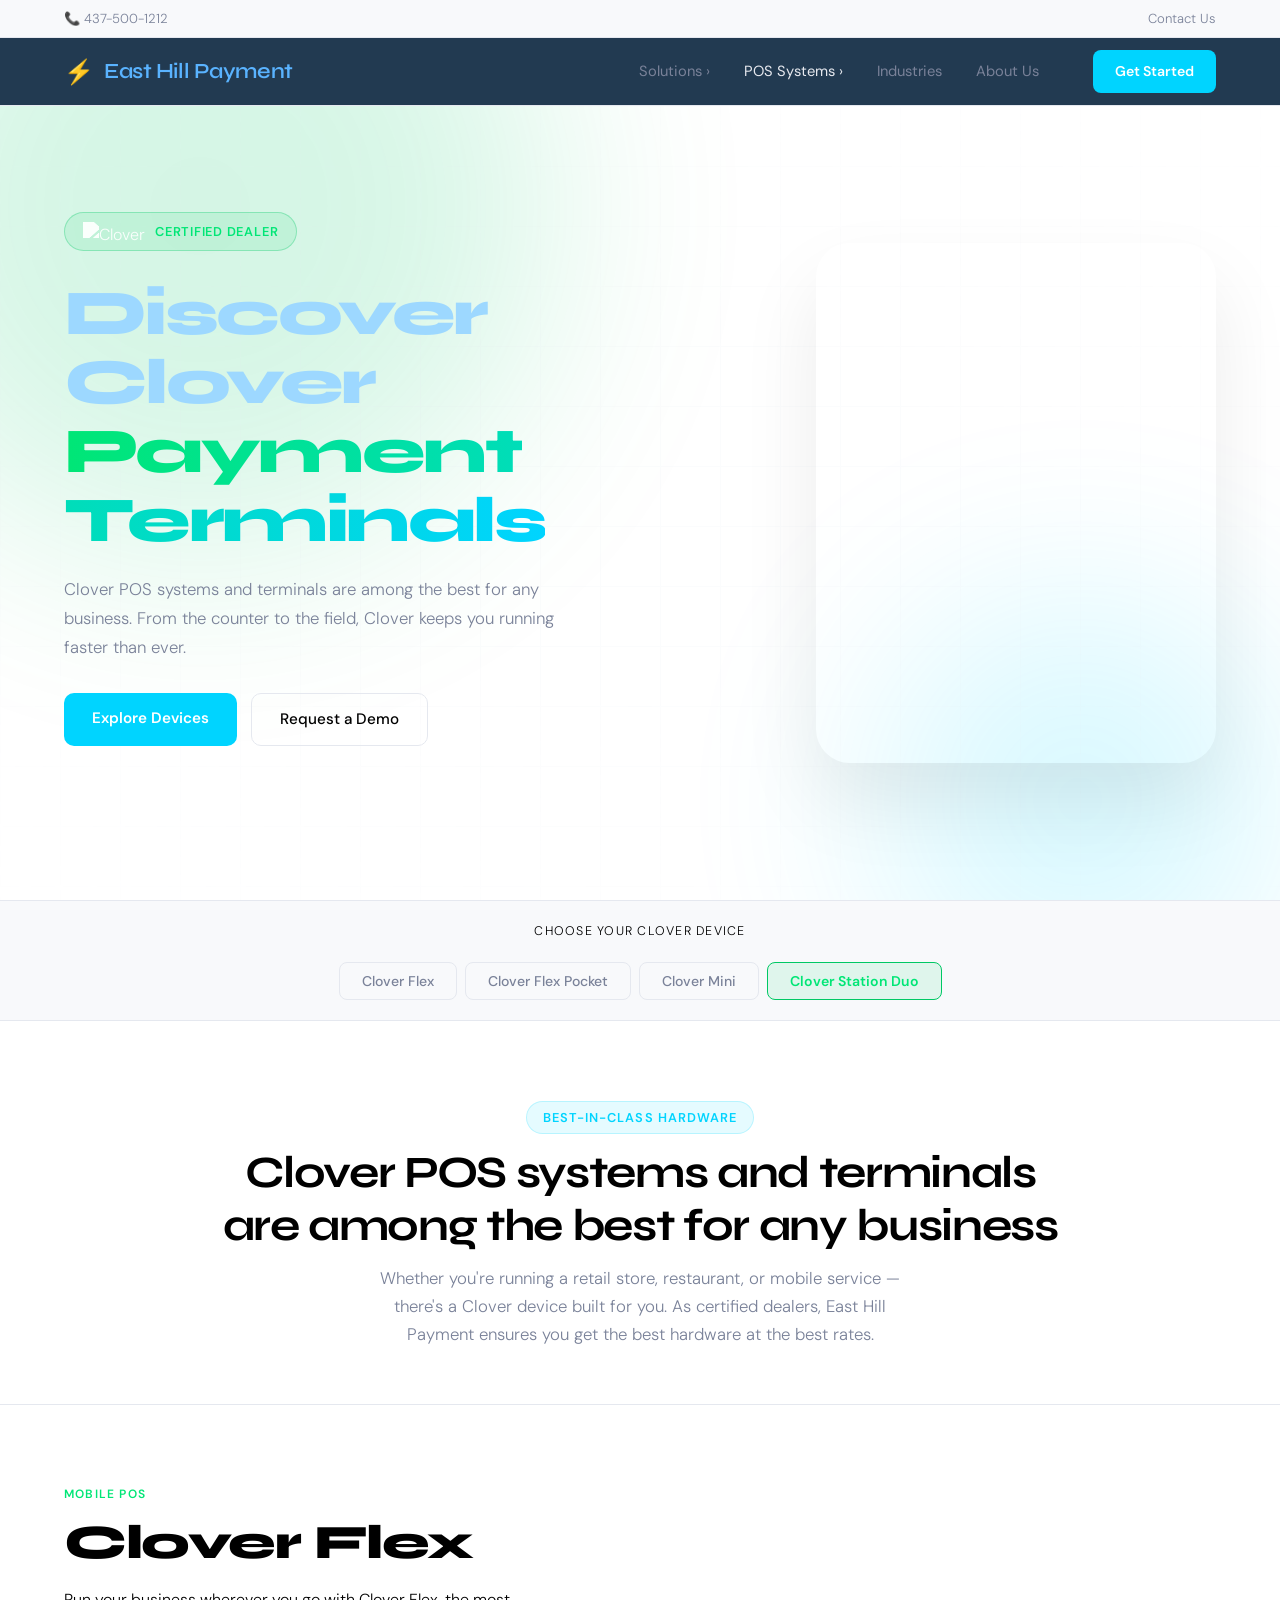
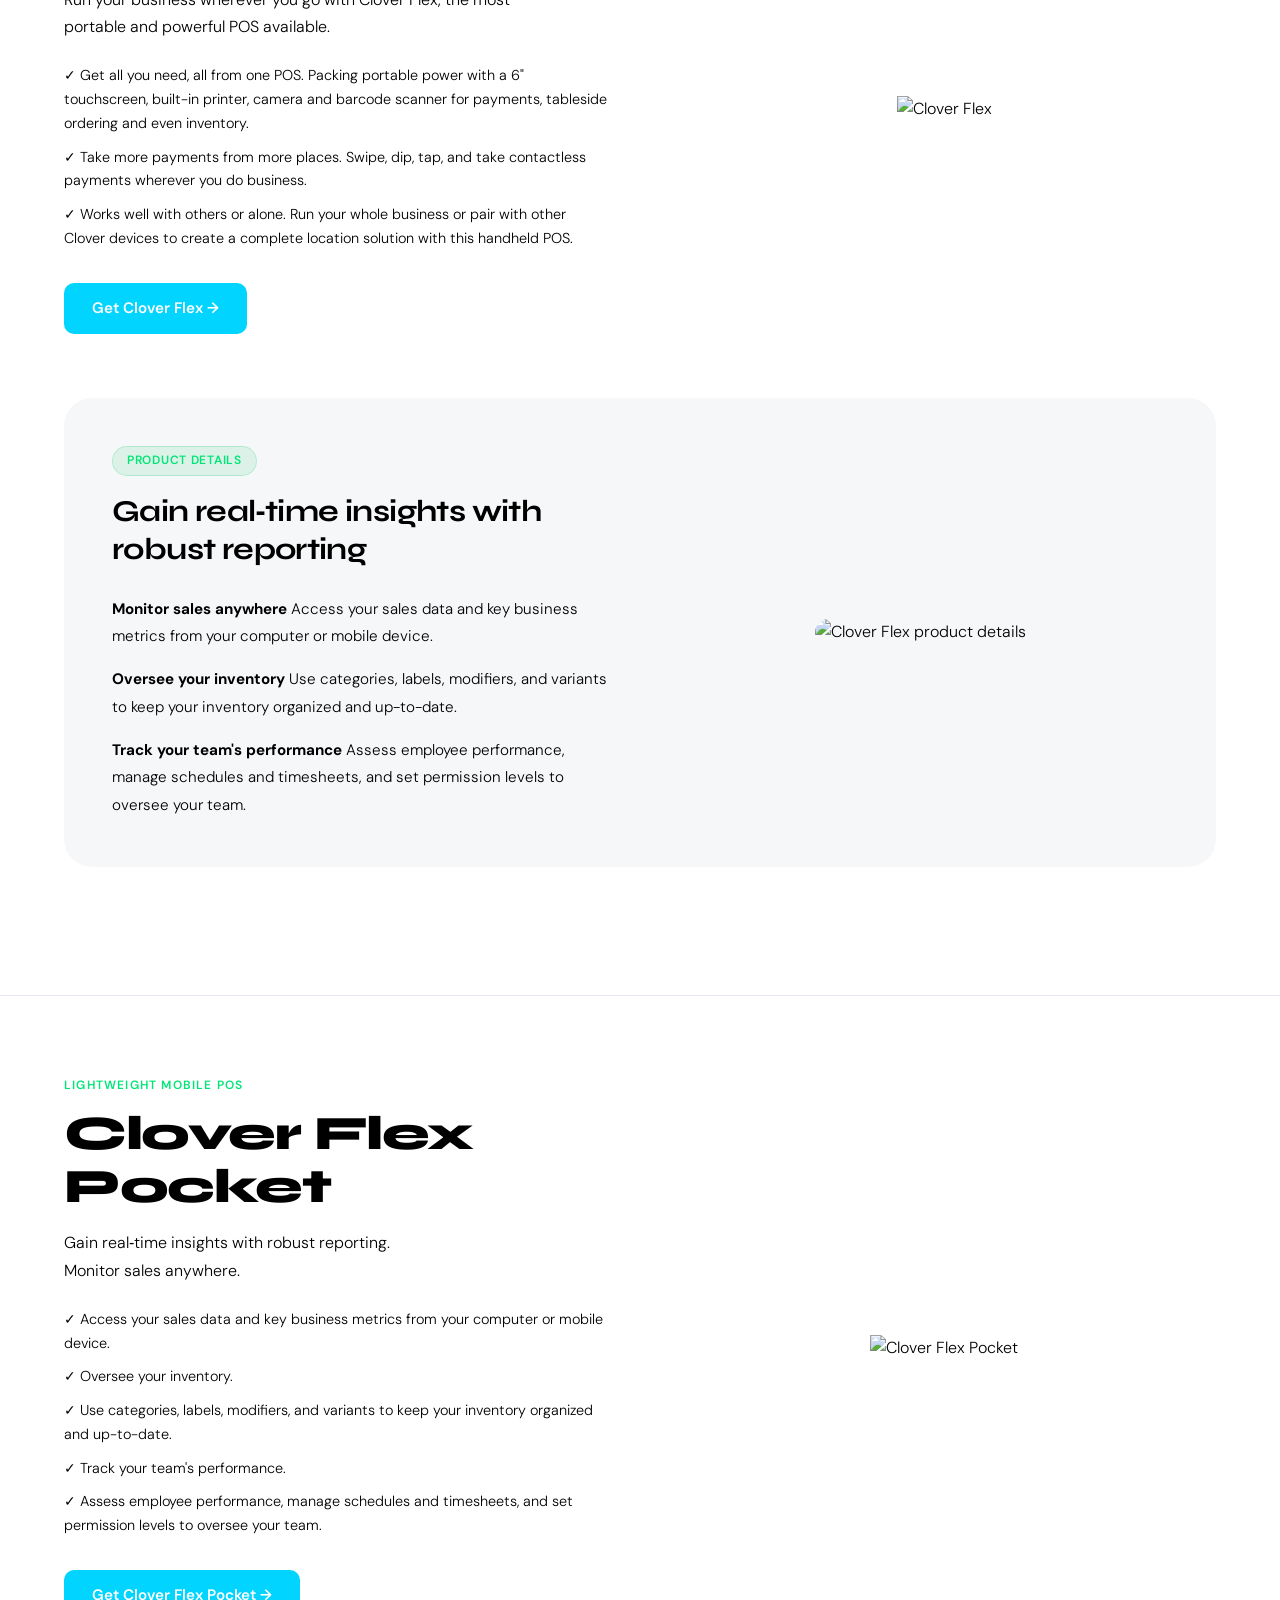
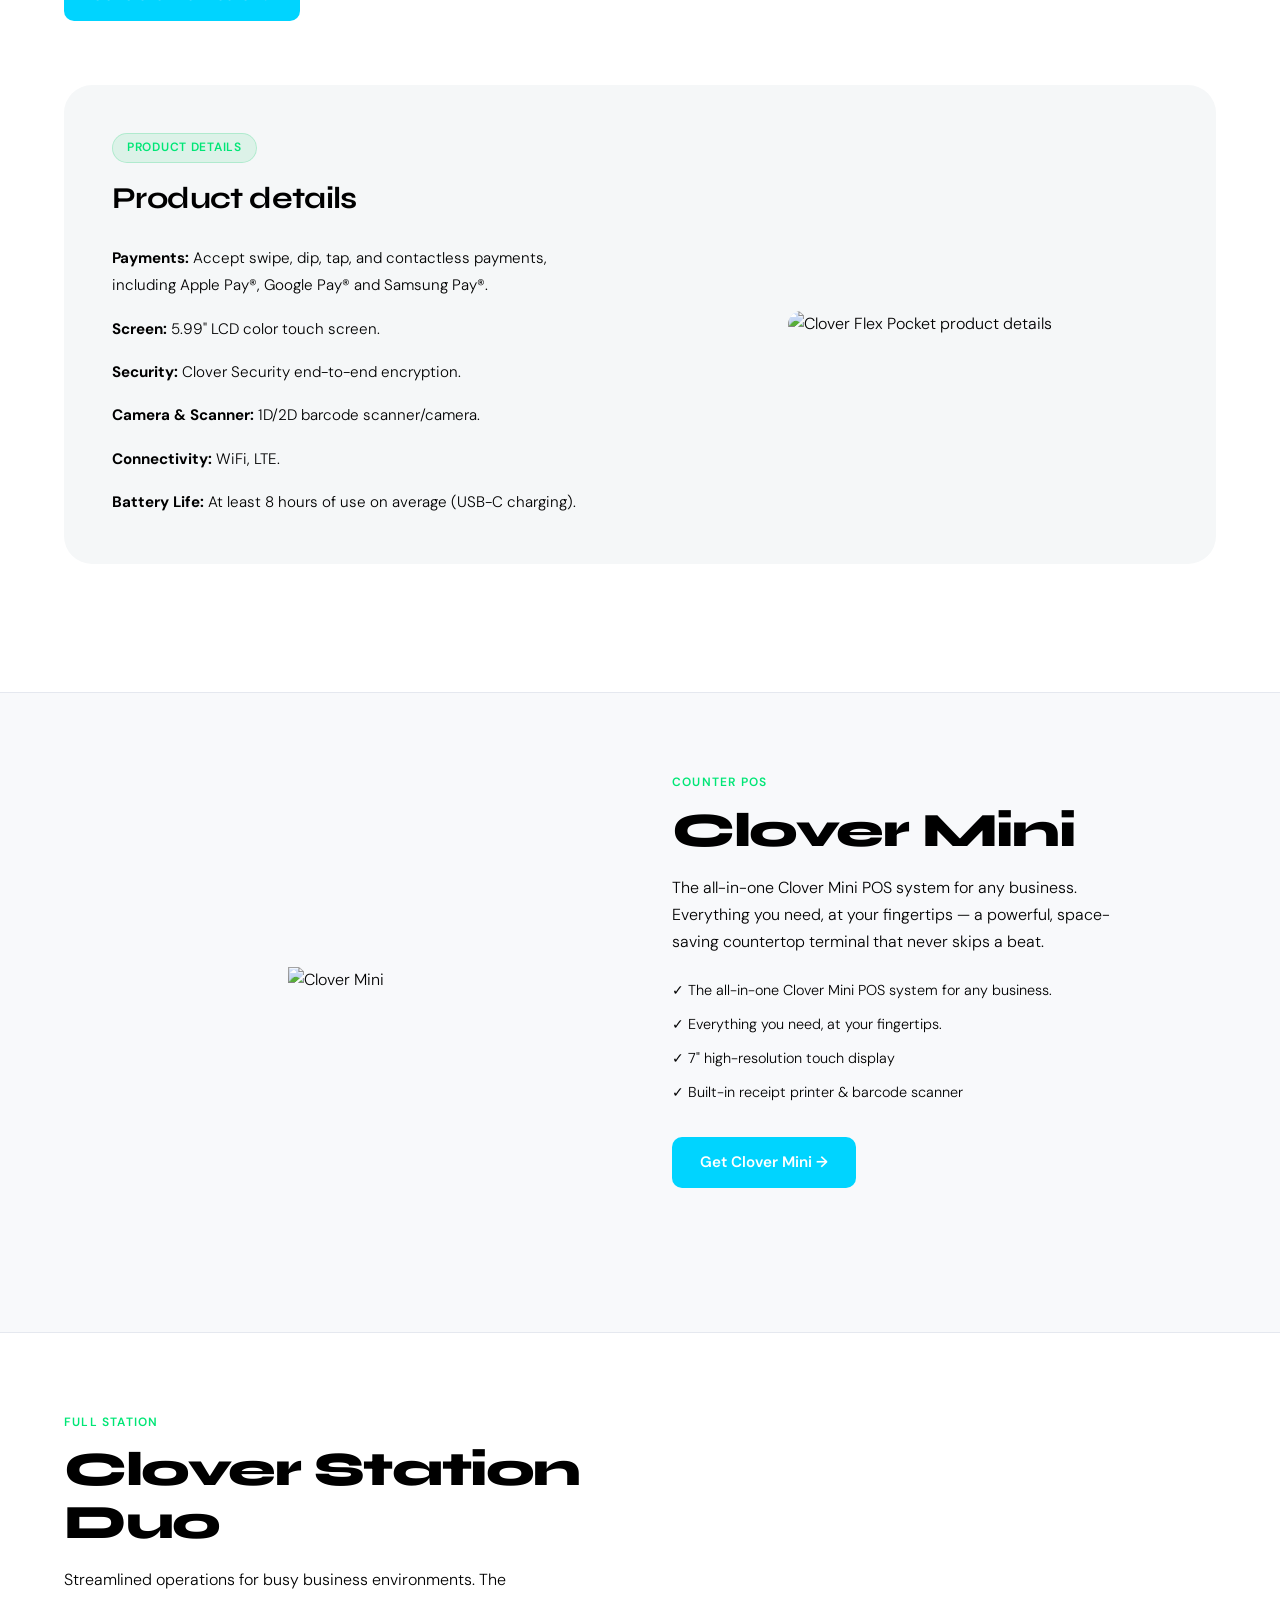
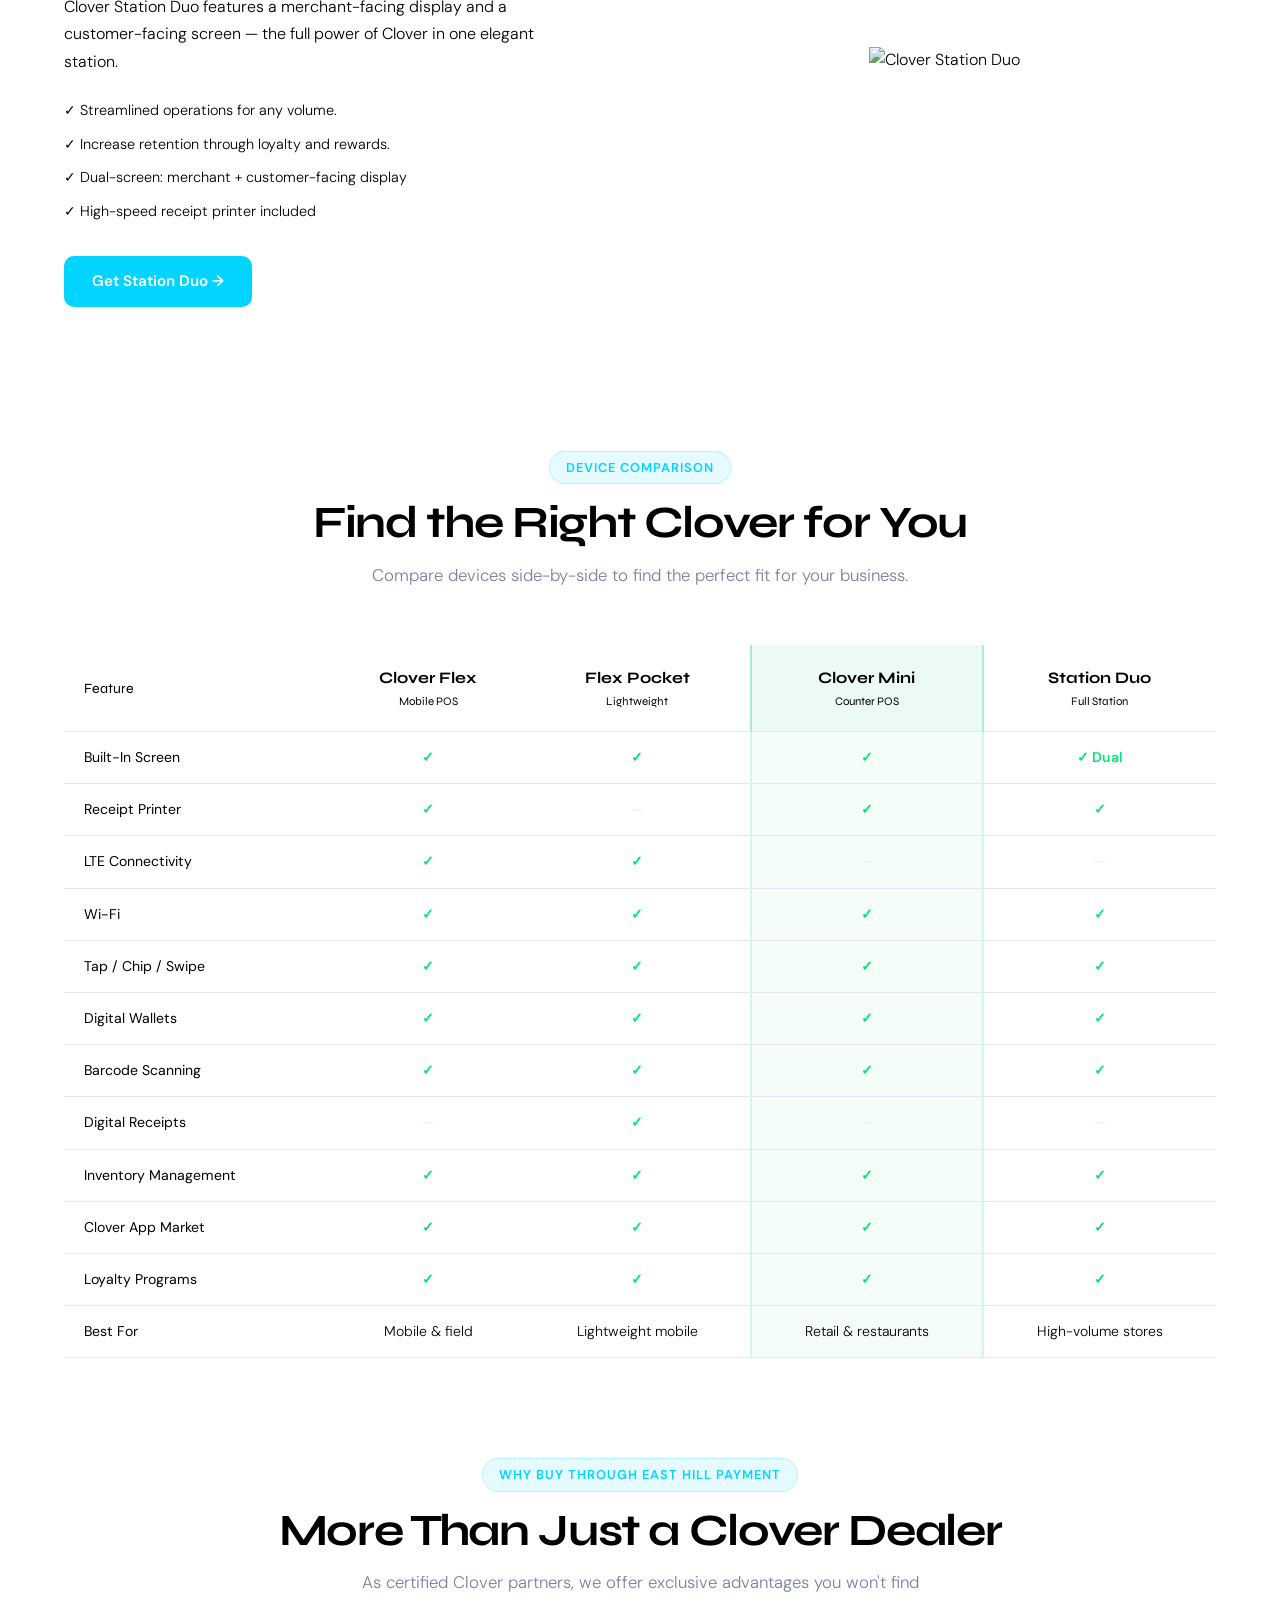
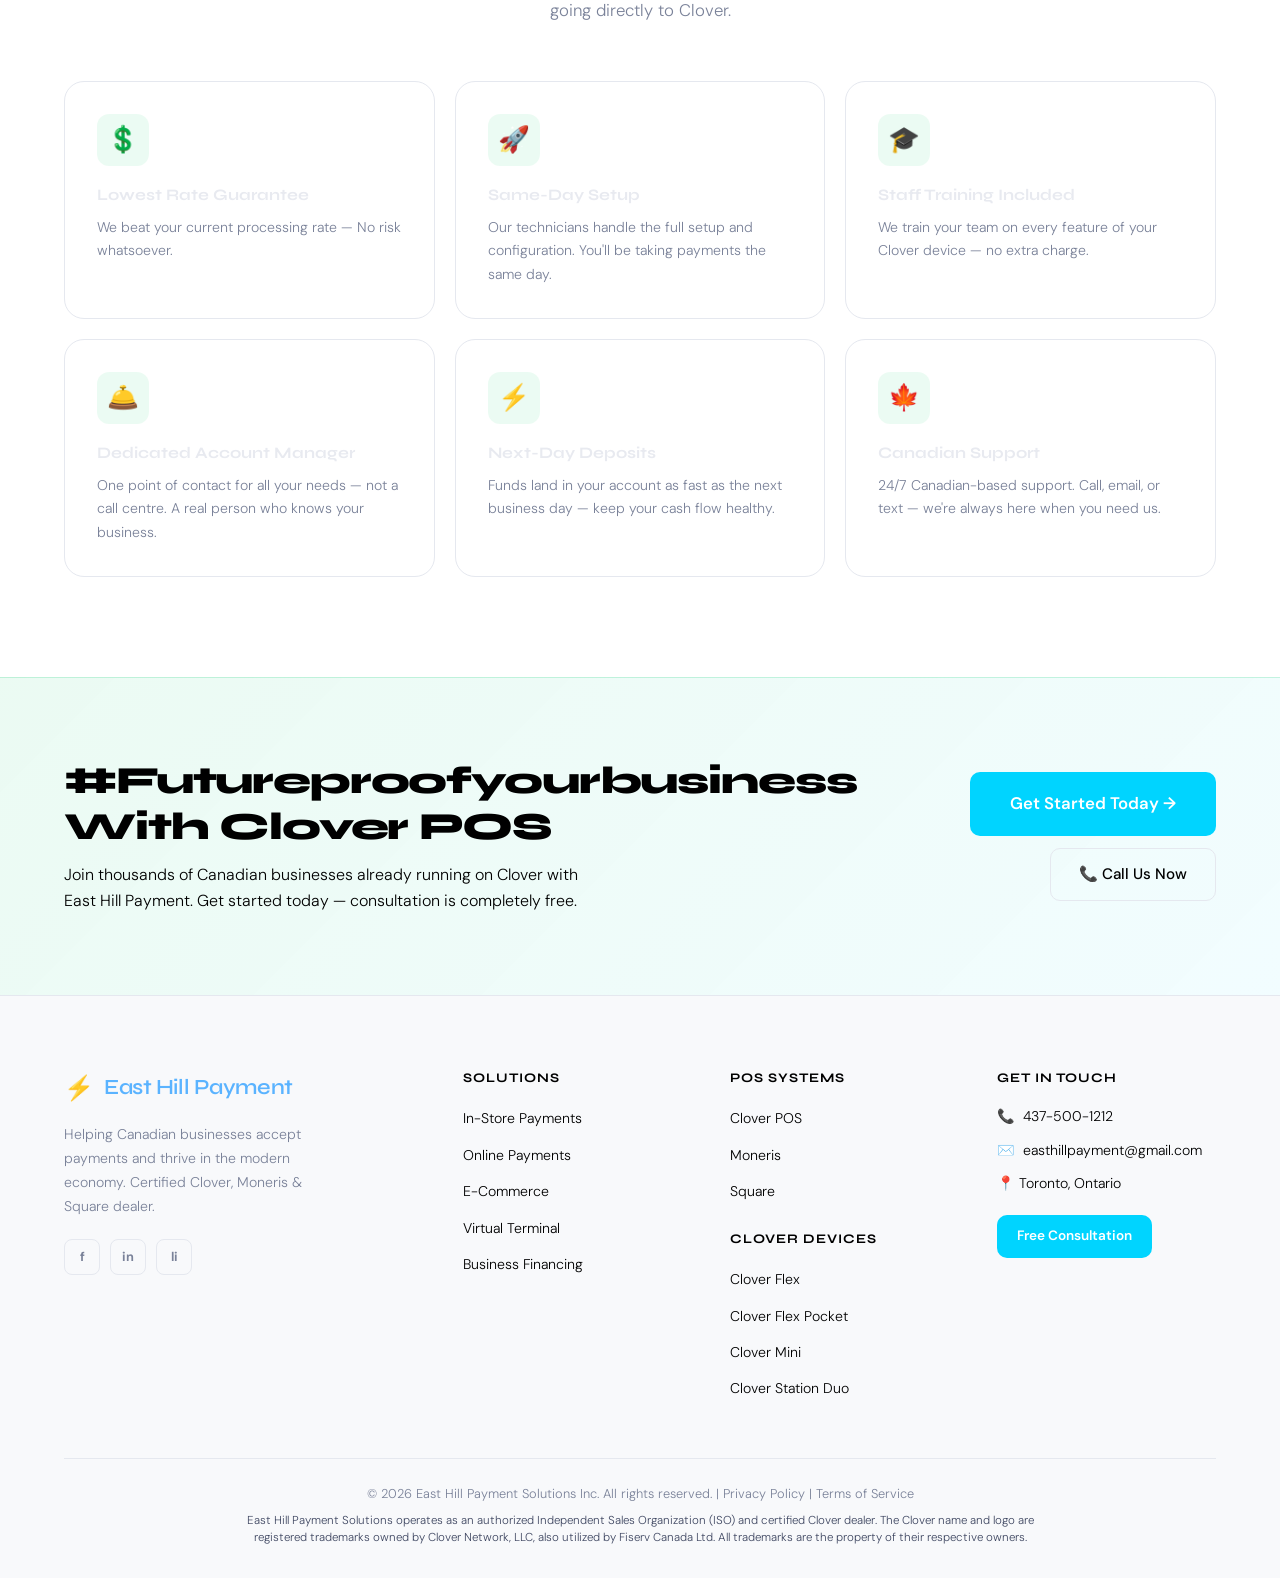
==== clover.html @ edee488d "Add files via upload" ====
<!DOCTYPE html>
<html lang="en">
<head>
  <meta charset="UTF-8" />
  <meta name="viewport" content="width=device-width, initial-scale=1.0" />
  <title>Clover POS Systems in Canada | East Hill Payment Solutions</title>
  <link rel="preconnect" href="https://fonts.googleapis.com" />
  <link rel="preconnect" href="https://fonts.gstatic.com" crossorigin />
  <link href="https://fonts.googleapis.com/css2?family=Syne:wght@400;600;700;800&family=DM+Sans:ital,opsz,wght@0,9..40,300;0,9..40,400;0,9..40,500;1,9..40,300&display=swap" rel="stylesheet" />
  <link rel="stylesheet" href="style.css" />
  <link rel="stylesheet" href="clover.css" />
</head>
<body>

  <!-- TOP BAR -->
  <div class="topbar">
    <div class="topbar-inner">
      <a href="tel:+14375001212">📞 437-500-1212</a>
      <div class="topbar-right">
        <a href="index.html#contact">Contact Us</a>
      </div>
    </div>
  </div>

  <!-- NAVBAR -->
  <nav class="navbar" id="navbar">
    <div class="nav-inner">
      <a href="index.html" class="logo">
        <span class="logo-icon">⚡</span>
        <span class="logo-text">East Hill Payment</span>
      </a>

      <button class="hamburger" id="hamburger" aria-label="Toggle menu">
        <span></span><span></span><span></span>
      </button>

      <ul class="nav-links" id="navLinks">
        <li class="has-dropdown">
          <a href="#">Solutions <span class="chevron">›</span></a>
          <div class="dropdown">
            <a href="index.html#solutions"><span class="dd-icon">🏪</span> In-Store Payments</a>
            <a href="index.html#solutions"><span class="dd-icon">🌐</span> Online Payments</a>
            <a href="index.html#solutions"><span class="dd-icon">🛒</span> E-Commerce</a>
            <a href="index.html#solutions"><span class="dd-icon">💻</span> Virtual Terminal</a>
            <a href="index.html#solutions"><span class="dd-icon">💰</span> Business Financing</a>
          </div>
        </li>
        <li class="has-dropdown">
          <a href="#" class="nav-active">POS Systems <span class="chevron">›</span></a>
          <div class="dropdown">
            <a href="clover.html"><span class="dd-icon">🍀</span> Clover POS</a>
            <a href="index.html#pos"><span class="dd-icon">🍁</span> Moneris</a>
            <a href="index.html#pos"><span class="dd-icon">⬛</span> Square</a>
          </div>
        </li>
        <li><a href="index.html#industries">Industries</a></li>
        <li><a href="index.html#about">About Us</a></li>
      </ul>

      <a href="index.html#contact" class="nav-cta">Get Started</a>
    </div>
  </nav>

  <!-- MOBILE MENU -->
  <div class="mobile-menu" id="mobileMenu">
    <button class="mobile-close" id="mobileClose">✕</button>
    <ul>
      <li><a href="index.html#solutions" onclick="closeMobile()">Solutions</a></li>
      <li><a href="clover.html" onclick="closeMobile()">Clover POS</a></li>
      <li><a href="index.html#pos" onclick="closeMobile()">All POS Systems</a></li>
      <li><a href="index.html#about" onclick="closeMobile()">About Us</a></li>
      <li><a href="index.html#contact" class="mobile-cta" onclick="closeMobile()">Get Started</a></li>
    </ul>
  </div>
  <div class="mobile-overlay" id="mobileOverlay" onclick="closeMobile()"></div>

  <!-- ============================================================
       HERO — Clover
  ============================================================ -->
  <section class="clover-hero">
    <div class="clover-hero-bg">
      <div class="ch-orb ch-orb1"></div>
      <div class="ch-orb ch-orb2"></div>
      <div class="ch-grid"></div>
    </div>
    <div class="clover-hero-inner container">
      <div class="ch-text">
        <div class="clover-badge">
          <img src="https://upload.wikimedia.org/wikipedia/commons/3/31/Clover_mobile_app_Logo.svg" alt="Clover" class="ch-badge-logo" />
          <span>Certified Dealer</span>
        </div>
        <h1>Discover Clover<br /><span class="ch-accent">Payment Terminals</span></h1>
        <p>Clover POS systems and terminals are among the best for any business. From the counter to the field, Clover keeps you running faster than ever.</p>
        <div class="ch-actions">
          <a href="#devices" class="btn-primary">Explore Devices</a>
          <a href="index.html#contact" class="btn-ghost">Request a Demo</a>
        </div>
      </div>
      <div class="ch-hero-image"></div>
    </div>
  </section>

  <!-- ============================================================
       DEVICE OVERVIEW STRIP
  ============================================================ -->
  <section class="device-strip">
    <div class="container">
      <p class="strip-label">Choose your Clover device</p>
      <div class="device-tabs">
        <button class="dtab active" onclick="scrollToDevice('flex')">Clover Flex</button>
        <button class="dtab" onclick="scrollToDevice('flex-pocket')">Clover Flex Pocket</button>
        <button class="dtab" onclick="scrollToDevice('mini')">Clover Mini</button>
        <button class="dtab" onclick="scrollToDevice('station')">Clover Station Duo</button>
      </div>
    </div>
  </section>

  <!-- ============================================================
       SECTION INTRO
  ============================================================ -->
  <section class="clover-intro">
    <div class="container">
      <div class="section-header">
        <span class="tag">Best-in-Class Hardware</span>
        <h2>Clover POS systems and terminals<br />are among the best for any business</h2>
        <p>Whether you're running a retail store, restaurant, or mobile service — there's a Clover device built for you. As certified dealers, East Hill Payment ensures you get the best hardware at the best rates.</p>
      </div>
    </div>
  </section>

  <!-- ============================================================
       DEVICE 1 — CLOVER FLEX
  ============================================================ -->
  <section class="device-section" id="flex">
    <div class="container">
      <div class="device-hero-block">
        <div class="dhb-text">
          <div class="device-label">Mobile POS</div>
          <h2 class="device-name">Clover Flex</h2>
          <p class="device-tagline">Run your business wherever you go with Clover Flex, the most portable and powerful POS available.</p>
          <ul class="device-bullets">
            <li>✓ Get all you need, all from one POS. Packing portable power with a 6" touchscreen, built-in printer, camera and barcode scanner for payments, tableside ordering and even inventory.</li>
            <li>✓ Take more payments from more places. Swipe, dip, tap, and take contactless payments wherever you do business.</li>
            <li>✓ Works well with others or alone. Run your whole business or pair with other Clover devices to create a complete location solution with this handheld POS.</li>
          </ul>
          <a href="index.html#contact" class="btn-primary">Get Clover Flex →</a>
        </div>
        <div class="dhb-visual flex-visual">
          <img src="picture/clover flex.jpg" alt="Clover Flex" class="clover-flex-img" />
        </div>
      </div>

      <!-- Flex Detail Panels -->
      <div class="detail-panels">
        <div class="dp-panel product-detail-panel">
          <div class="dp-content">
            <div class="dp-tag">Product Details</div>
            <h3>Gain real‑time insights with robust reporting</h3>
            <div class="pd-list">
              <p><strong>Monitor sales anywhere</strong> Access your sales data and key business metrics from your computer or mobile device.</p>
              <p><strong>Oversee your inventory</strong> Use categories, labels, modifiers, and variants to keep your inventory organized and up-to-date.</p>
              <p><strong>Track your team's performance</strong> Assess employee performance, manage schedules and timesheets, and set permission levels to oversee your team.</p>
            </div>
          </div>
          <div class="dp-visual">
            <img src="picture/clover flex product detail.jpg" alt="Clover Flex product details" class="product-detail-img" />
          </div>
        </div>
      </div>
    </div>
  </section>

  <!-- ============================================================
       DEVICE 2 — CLOVER FLEX POCKET
  ============================================================ -->
  <section class="device-section" id="flex-pocket">
    <div class="container">
      <div class="device-hero-block">
        <div class="dhb-text">
          <div class="device-label">Lightweight Mobile POS</div>
          <h2 class="device-name">Clover Flex Pocket</h2>
          <p class="device-tagline">Gain real‑time insights with robust reporting.<br />Monitor sales anywhere.</p>
          <ul class="device-bullets">
            <li>✓ Access your sales data and key business metrics from your computer or mobile device.</li>
            <li>✓ Oversee your inventory.</li>
            <li>✓ Use categories, labels, modifiers, and variants to keep your inventory organized and up-to-date.</li>
            <li>✓ Track your team's performance.</li>
            <li>✓ Assess employee performance, manage schedules and timesheets, and set permission levels to oversee your team.</li>
          </ul>
          <a href="index.html#contact" class="btn-primary">Get Clover Flex Pocket →</a>
        </div>
        <div class="dhb-visual flex-visual">
          <img src="picture/clover flex pocket.jpg" alt="Clover Flex Pocket" class="clover-flex-pocket-img" />
        </div>
      </div>

      <!-- Flex Pocket Detail Panels -->
      <div class="detail-panels">
        <div class="dp-panel product-detail-panel">
          <div class="dp-content">
            <div class="dp-tag">Product Details</div>
            <h3>Product details</h3>
            <div class="pd-list">
              <p><strong>Payments:</strong> Accept swipe, dip, tap, and contactless payments, including Apple Pay®, Google Pay® and Samsung Pay®.</p>
              <p><strong>Screen:</strong> 5.99" LCD color touch screen.</p>
              <p><strong>Security:</strong> Clover Security end-to-end encryption.</p>
              <p><strong>Camera &amp; Scanner:</strong> 1D/2D barcode scanner/camera.</p>
              <p><strong>Connectivity:</strong> WiFi, LTE.</p>
              <p><strong>Battery Life:</strong> At least 8 hours of use on average (USB-C charging).</p>
            </div>
          </div>
          <div class="dp-visual">
            <img src="picture/clover flex pocket product detail.jpg" alt="Clover Flex Pocket product details" class="product-detail-img" />
          </div>
        </div>
      </div>
    </div>
  </section>

  <!-- ============================================================
       DEVICE 3 — CLOVER MINI
  ============================================================ -->
  <section class="device-section device-section--alt" id="mini">
    <div class="container">
      <div class="device-hero-block">
        <div class="dhb-visual mini-visual">
          <img src="picture/clover mini.jpg" alt="Clover Mini" class="clover-mini-img" />
        </div>
        <div class="dhb-text">
          <div class="device-label">Counter POS</div>
          <h2 class="device-name">Clover Mini</h2>
          <p class="device-tagline">The all-in-one Clover Mini POS system for any business. Everything you need, at your fingertips — a powerful, space-saving countertop terminal that never skips a beat.</p>
          <ul class="device-bullets">
            <li>✓ The all-in-one Clover Mini POS system for any business.</li>
            <li>✓ Everything you need, at your fingertips.</li>
            <li>✓ 7" high-resolution touch display</li>
            <li>✓ Built-in receipt printer &amp; barcode scanner</li>
          </ul>
          <a href="index.html#contact" class="btn-primary">Get Clover Mini →</a>
        </div>
      </div>
    </div>
  </section>

  <!-- ============================================================
       DEVICE 4 — CLOVER STATION DUO
  ============================================================ -->
  <section class="device-section" id="station">
    <div class="container">
      <div class="device-hero-block">
        <div class="dhb-text">
          <div class="device-label">Full Station</div>
          <h2 class="device-name">Clover Station Duo</h2>
          <p class="device-tagline">Streamlined operations for busy business environments. The Clover Station Duo features a merchant-facing display and a customer-facing screen — the full power of Clover in one elegant station.</p>
          <ul class="device-bullets">
            <li>✓ Streamlined operations for any volume.</li>
            <li>✓ Increase retention through loyalty and rewards.</li>
            <li>✓ Dual-screen: merchant + customer-facing display</li>
            <li>✓ High-speed receipt printer included</li>
          </ul>
          <a href="index.html#contact" class="btn-primary">Get Station Duo →</a>
        </div>
        <div class="dhb-visual station-visual">
          <img src="picture/clover station duo.jpg" alt="Clover Station Duo" class="clover-station-img" />
        </div>
      </div>
    </div>
  </section>

  <!-- ============================================================
       DEVICE COMPARISON
  ============================================================ -->
  <section class="compare-section">
    <div class="container">
      <div class="section-header">
        <span class="tag">Device Comparison</span>
        <h2>Find the Right Clover for You</h2>
        <p>Compare devices side-by-side to find the perfect fit for your business.</p>
      </div>
      <div class="compare-wrap">
        <table class="compare-table">
          <thead>
            <tr>
              <th>Feature</th>
              <th><span class="th-name">Clover Flex</span><span class="th-sub">Mobile POS</span></th>
              <th><span class="th-name">Flex Pocket</span><span class="th-sub">Lightweight</span></th>
              <th class="th-featured"><span class="th-name">Clover Mini</span><span class="th-sub">Counter POS</span></th>
              <th><span class="th-name">Station Duo</span><span class="th-sub">Full Station</span></th>
            </tr>
          </thead>
          <tbody>
            <tr>
              <td>Built-In Screen</td>
              <td class="yes">✓</td>
              <td class="yes">✓</td>
              <td class="yes featured">✓</td>
              <td class="yes">✓ Dual</td>
            </tr>
            <tr>
              <td>Receipt Printer</td>
              <td class="yes">✓</td>
              <td class="no">—</td>
              <td class="yes featured">✓</td>
              <td class="yes">✓</td>
            </tr>
            <tr>
              <td>LTE Connectivity</td>
              <td class="yes">✓</td>
              <td class="yes">✓</td>
              <td class="no featured">—</td>
              <td class="no">—</td>
            </tr>
            <tr>
              <td>Wi-Fi</td>
              <td class="yes">✓</td>
              <td class="yes">✓</td>
              <td class="yes featured">✓</td>
              <td class="yes">✓</td>
            </tr>
            <tr>
              <td>Tap / Chip / Swipe</td>
              <td class="yes">✓</td>
              <td class="yes">✓</td>
              <td class="yes featured">✓</td>
              <td class="yes">✓</td>
            </tr>
            <tr>
              <td>Digital Wallets</td>
              <td class="yes">✓</td>
              <td class="yes">✓</td>
              <td class="yes featured">✓</td>
              <td class="yes">✓</td>
            </tr>
            <tr>
              <td>Barcode Scanning</td>
              <td class="yes">✓</td>
              <td class="yes">✓</td>
              <td class="yes featured">✓</td>
              <td class="yes">✓</td>
            </tr>
            <tr>
              <td>Digital Receipts</td>
              <td class="no">—</td>
              <td class="yes">✓</td>
              <td class="no featured">—</td>
              <td class="no">—</td>
            </tr>
            <tr>
              <td>Inventory Management</td>
              <td class="yes">✓</td>
              <td class="yes">✓</td>
              <td class="yes featured">✓</td>
              <td class="yes">✓</td>
            </tr>
            <tr>
              <td>Clover App Market</td>
              <td class="yes">✓</td>
              <td class="yes">✓</td>
              <td class="yes featured">✓</td>
              <td class="yes">✓</td>
            </tr>
            <tr>
              <td>Loyalty Programs</td>
              <td class="yes">✓</td>
              <td class="yes">✓</td>
              <td class="yes featured">✓</td>
              <td class="yes">✓</td>
            </tr>
            <tr>
              <td>Best For</td>
              <td>Mobile &amp; field</td>
              <td>Lightweight mobile</td>
              <td class="featured">Retail &amp; restaurants</td>
              <td>High-volume stores</td>
            </tr>
          </tbody>
        </table>
      </div>
    </div>
  </section>

  <!-- ============================================================
       WHY SWIFTPAY FOR CLOVER
  ============================================================ -->
  <section class="why-clover-section">
    <div class="container">
      <div class="section-header">
        <span class="tag">Why Buy Through East Hill Payment</span>
        <h2>More Than Just a Clover Dealer</h2>
        <p>As certified Clover partners, we offer exclusive advantages you won't find going directly to Clover.</p>
      </div>
      <div class="wc-grid">
        <div class="wc-card">
          <div class="wc-icon">💲</div>
          <h4>Lowest Rate Guarantee</h4>
          <p>We beat your current processing rate — No risk whatsoever.</p>
        </div>
        <div class="wc-card">
          <div class="wc-icon">🚀</div>
          <h4>Same-Day Setup</h4>
          <p>Our technicians handle the full setup and configuration. You'll be taking payments the same day.</p>
        </div>
        <div class="wc-card">
          <div class="wc-icon">🎓</div>
          <h4>Staff Training Included</h4>
          <p>We train your team on every feature of your Clover device — no extra charge.</p>
        </div>
        <div class="wc-card">
          <div class="wc-icon">🛎️</div>
          <h4>Dedicated Account Manager</h4>
          <p>One point of contact for all your needs — not a call centre. A real person who knows your business.</p>
        </div>
        <div class="wc-card">
          <div class="wc-icon">⚡</div>
          <h4>Next-Day Deposits</h4>
          <p>Funds land in your account as fast as the next business day — keep your cash flow healthy.</p>
        </div>
        <div class="wc-card">
          <div class="wc-icon">🍁</div>
          <h4>Canadian Support</h4>
          <p>24/7 Canadian-based support. Call, email, or text — we're always here when you need us.</p>
        </div>
      </div>
    </div>
  </section>

  <!-- ============================================================
       CTA BANNER
  ============================================================ -->
  <section class="clover-cta-banner">
    <div class="container">
      <div class="ccb-inner">
        <div class="ccb-text">
          <h2>#Futureproofyourbusiness<br />With Clover POS</h2>
          <p>Join thousands of Canadian businesses already running on Clover with East Hill Payment. Get started today — consultation is completely free.</p>
        </div>
        <div class="ccb-actions">
          <a href="index.html#contact" class="btn-primary btn-large">Get Started Today →</a>
          <a href="tel:+14375001212" class="btn-ghost">📞 Call Us Now</a>
        </div>
      </div>
    </div>
  </section>

  <!-- FOOTER -->
  <footer class="footer">
    <div class="container">
      <div class="footer-grid">
        <div class="footer-brand">
          <a href="index.html" class="logo footer-logo">
            <span class="logo-icon">⚡</span>
            <span class="logo-text">East Hill Payment</span>
          </a>
          <p>Helping Canadian businesses accept payments and thrive in the modern economy. Certified Clover, Moneris &amp; Square dealer.</p>
          <div class="footer-socials">
            <a href="#" aria-label="Facebook">f</a>
            <a href="#" aria-label="Instagram">in</a>
            <a href="#" aria-label="LinkedIn">li</a>
          </div>
        </div>
        <div class="footer-col">
          <h5>Solutions</h5>
          <ul>
            <li><a href="index.html#solutions">In-Store Payments</a></li>
            <li><a href="index.html#solutions">Online Payments</a></li>
            <li><a href="index.html#solutions">E-Commerce</a></li>
            <li><a href="index.html#solutions">Virtual Terminal</a></li>
            <li><a href="index.html#solutions">Business Financing</a></li>
          </ul>
        </div>
        <div class="footer-col">
          <h5>POS Systems</h5>
          <ul>
            <li><a href="clover.html">Clover POS</a></li>
            <li><a href="index.html#pos">Moneris</a></li>
            <li><a href="index.html#pos">Square</a></li>
          </ul>
          <h5 style="margin-top:1.5rem">Clover Devices</h5>
          <ul>
            <li><a href="#flex">Clover Flex</a></li>
            <li><a href="#flex-pocket">Clover Flex Pocket</a></li>
            <li><a href="#mini">Clover Mini</a></li>
            <li><a href="#station">Clover Station Duo</a></li>
          </ul>
        </div>
        <div class="footer-col">
          <h5>Get In Touch</h5>
          <ul class="footer-contact">
            <li>📞 <a href="tel:+14375001212">437-500-1212</a></li>
            <li>✉️ <a href="mailto:easthillpayment@gmail.com">easthillpayment@gmail.com</a></li>
            <li>📍 Toronto, Ontario</li>
          </ul>
          <a href="index.html#contact" class="btn-primary footer-cta">Free Consultation</a>
        </div>
      </div>
      <div class="footer-bottom">
        <p>© 2026 East Hill Payment Solutions Inc. All rights reserved. | <a href="#">Privacy Policy</a> | <a href="#">Terms of Service</a></p>
        <p class="footer-disclaimer">East Hill Payment Solutions operates as an authorized Independent Sales Organization (ISO) and certified Clover dealer. The Clover name and logo are registered trademarks owned by Clover Network, LLC, also utilized by Fiserv Canada Ltd. All trademarks are the property of their respective owners.</p>
      </div>
    </div>
  </footer>

  <a href="index.html#contact" class="floating-cta" id="floatingCta">💬 Get Clover</a>

  <script data-cfasync="false" src="/cdn-cgi/scripts/5c5dd728/cloudflare-static/email-decode.min.js"></script><script src="script.js"></script>
  <script>
    // Device tab scroll
    function scrollToDevice(id) {
      const el = document.getElementById(id);
      if (el) {
        const top = el.getBoundingClientRect().top + window.scrollY - 90;
        window.scrollTo({ top, behavior: 'smooth' });
      }
      document.querySelectorAll('.dtab').forEach(t => t.classList.remove('active'));
      event.target.classList.add('active');
    }

    // Highlight active tab on scroll
    const deviceIds = ['flex','flex-pocket','mini','station'];
    const tabObserver = new IntersectionObserver((entries) => {
      entries.forEach(entry => {
        if (entry.isIntersecting) {
          const idx = deviceIds.indexOf(entry.target.id);
          if (idx > -1) {
            document.querySelectorAll('.dtab').forEach((t,i) => {
              t.classList.toggle('active', i === idx);
            });
          }
        }
      });
    }, { rootMargin: '-40% 0px -55% 0px' });

    deviceIds.forEach(id => {
      const el = document.getElementById(id);
      if (el) tabObserver.observe(el);
    });
  </script>
</body>
</html>
---- style.css ----
/* =============================================
   SWIFTPAY SOLUTIONS — style.css
   ============================================= */

/* --- Variables & Reset --- */
:root {
  --c-bg:       #ffffff;
  --c-surface:  #f8f9fb;
  --c-card:     #ffffff;
  --c-border:   #e5e8ef;
  --c-accent:   #00d4ff;
  --c-accent2:  #4f7fff;
  --c-green:    #00e676;
  --c-red:      #ff3b5c;
  --c-text:     #e8eaf0;
  --c-muted:    #7a8299;
  --c-white:    var(--c-text);

  --radius:     12px;
  --radius-lg:  20px;
  --radius-xl:  28px;

  --font-head:  'Syne', sans-serif;
  --font-body:  'DM Sans', sans-serif;

  --shadow:     0 8px 32px rgba(0,0,0,0.4);
  --shadow-lg:  0 24px 64px rgba(0,0,0,0.5);

  --nav-h:      68px;
  --topbar-h:   38px;
}

*, *::before, *::after { box-sizing: border-box; margin: 0; padding: 0; }

html { scroll-behavior: smooth; font-size: 16px; }

body {
  background: var(--c-bg);
  color: var(--c-text);
  font-family: var(--font-body);
  font-weight: 300;
  line-height: 1.65;
  overflow-x: hidden;
}

img { max-width: 100%; display: block; color: #000000 !important; }
img.pos-logo { filter: none !important; background-color: #ffffff; color: #000000 !important; }
a { color: inherit; text-decoration: none; }
ul { list-style: none; }
input, select, textarea, button { font-family: var(--font-body); }

.container {
  width: 100%;
  max-width: 1200px;
  margin: 0 auto;
  padding: 0 24px;
}

/* ===================== TOPBAR ===================== */
.topbar {
  background: var(--c-surface);
  border-bottom: 1px solid var(--c-border);
  height: var(--topbar-h);
  font-size: 0.82rem;
  position: relative;
  z-index: 200;
}
.topbar-inner {
  max-width: 1200px;
  margin: 0 auto;
  padding: 0 24px;
  height: 100%;
  display: flex;
  align-items: center;
  justify-content: space-between;
}
.topbar a {
  color: var(--c-muted);
  transition: color 0.2s;
}
.topbar a:hover { color: var(--c-accent); }
.topbar-right { display: flex; gap: 24px; align-items: center; }
.topbar-login {
  background: rgba(0,212,255,0.12);
  color: var(--c-accent) !important;
  padding: 4px 14px;
  border-radius: 20px;
  font-weight: 500;
  border: 1px solid rgba(0,212,255,0.3);
}

/* ===================== NAVBAR ===================== */
.navbar {
  position: sticky;
  top: 0;
  z-index: 150;
  height: var(--nav-h);
  background: rgba(16,42,67,0.92);
  backdrop-filter: blur(20px);
  border-bottom: 1px solid var(--c-border);
  transition: background 0.3s, box-shadow 0.3s;
}
.navbar.scrolled {
  background: rgba(16,42,67,0.98);
  box-shadow: 0 4px 24px rgba(0,0,0,0.5);
}
.nav-inner {
  max-width: 1200px;
  margin: 0 auto;
  padding: 0 24px;
  height: 100%;
  display: flex;
  align-items: center;
  gap: 40px;
}

/* Logo */
.logo {
  display: flex;
  align-items: center;
  gap: 10px;
  flex-shrink: 0;
}
.logo-icon { font-size: 1.5rem; }
.logo-text {
  font-family: var(--font-head);
  font-size: 1.35rem;
  font-weight: 600;
  color: #5ab3ff;
  letter-spacing: -0.02em;
}
.logo-text strong {
  color: #5ab3ff !important;
  font-weight: 800;
}

/* Nav Links */
.nav-links {
  display: flex;
  align-items: center;
  gap: 6px;
  margin-left: auto;
}
.nav-links > li { position: relative; }
.nav-links > li > a {
  display: flex;
  align-items: center;
  gap: 4px;
  padding: 8px 14px;
  border-radius: 8px;
  font-size: 0.92rem;
  font-weight: 400;
  color: var(--c-muted);
  transition: color 0.2s, background 0.2s;
  white-space: nowrap;
}
.nav-links > li > a:hover,
.nav-links > li:hover > a {
  color: var(--c-white);
  background: rgba(255,255,255,0.06);
}
.chevron {
  font-style: normal;
  font-size: 0.9rem;
  transition: transform 0.2s;
}
.has-dropdown:hover .chevron { transform: rotate(90deg); }

/* Dropdown */
.dropdown {
  position: absolute;
  top: calc(100% + 2px);
  left: 0;
  background: var(--c-card);
  border: 1px solid var(--c-border);
  border-radius: var(--radius);
  padding: 8px;
  min-width: 220px;
  box-shadow: var(--shadow-lg);
  opacity: 0;
  pointer-events: none;
  transform: translateY(-6px);
  transition: opacity 0.2s, transform 0.2s;
  z-index: 20;
}
.has-dropdown:hover .dropdown,
.has-dropdown .dropdown:hover {
  opacity: 1;
  pointer-events: auto;
  transform: translateY(0);
}
.dropdown a {
  display: flex;
  align-items: center;
  gap: 10px;
  padding: 10px 14px;
  border-radius: 8px;
  font-size: 0.88rem;
  color: var(--c-muted);
  transition: background 0.15s, color 0.15s;
}
.dropdown a:hover {
  background: rgba(0,212,255,0.08);
  color: var(--c-accent);
}
.dd-icon {
  display: inline-flex;
  width: 22px;
  height: 22px;
  object-fit: contain;
}

.nav-cta {
  background: var(--c-accent);
  color: var(--c-bg) !important;
  padding: 10px 22px;
  border-radius: 8px;
  font-weight: 600;
  font-size: 0.88rem;
  transition: background 0.2s, transform 0.15s;
  flex-shrink: 0;
}
.nav-cta:hover {
  background: #29deff;
  transform: translateY(-1px);
}

/* Hamburger */
.hamburger {
  display: none;
  flex-direction: column;
  gap: 5px;
  background: none;
  border: none;
  cursor: pointer;
  padding: 8px;
  margin-left: auto;
}
.hamburger span {
  display: block;
  width: 24px;
  height: 2px;
  background: var(--c-text);
  border-radius: 2px;
  transition: transform 0.3s, opacity 0.3s;
}

/* Mobile Menu */
.mobile-menu {
  display: none;
  position: fixed;
  top: 0; right: 0;
  width: 280px; height: 100vh;
  background: var(--c-card);
  border-left: 1px solid var(--c-border);
  z-index: 300;
  padding: 80px 32px 32px;
  flex-direction: column;
  transform: translateX(100%);
  transition: transform 0.3s ease;
}
.mobile-menu.open {
  display: flex !important;
  transform: translateX(0);
}
.mobile-menu ul { display: flex; flex-direction: column; gap: 4px; }
.mobile-menu li a {
  display: block;
  padding: 12px 16px;
  border-radius: 8px;
  font-size: 1rem;
  color: var(--c-text);
  transition: background 0.15s;
}
.mobile-menu li a:hover { background: rgba(255,255,255,0.06); }
.mobile-cta {
  background: var(--c-accent);
  color: var(--c-bg) !important;
  text-align: center;
  font-weight: 600;
  margin-top: 12px;
}
.mobile-close {
  position: absolute;
  top: 20px; right: 20px;
  background: none;
  border: 1px solid var(--c-border);
  color: var(--c-muted);
  width: 36px; height: 36px;
  border-radius: 8px;
  cursor: pointer;
  font-size: 1rem;
}
.mobile-overlay {
  display: none;
  position: fixed;
  inset: 0;
  background: rgba(0,0,0,0.6);
  z-index: 250;
}
.mobile-overlay.open {
  display: block !important;
}

/* ===================== BUTTONS ===================== */
.btn-primary {
  display: inline-block;
  background: var(--c-accent);
  color: var(--c-bg);
  padding: 13px 28px;
  border-radius: 10px;
  font-weight: 600;
  font-size: 0.95rem;
  transition: background 0.2s, transform 0.15s, box-shadow 0.2s;
}
.btn-primary:hover {
  background: #29deff;
  transform: translateY(-2px);
  box-shadow: 0 8px 24px rgba(0,212,255,0.35);
}
.btn-ghost {
  display: inline-block;
  background: transparent;
  color: #000000;
  padding: 13px 28px;
  border-radius: 10px;
  font-weight: 500;
  font-size: 0.95rem;
  border: 1px solid var(--c-border);
  transition: border-color 0.2s, color 0.2s;
}
.btn-ghost:hover { border-color: var(--c-accent); color: var(--c-accent); }

.btn-outline {
  display: inline-block;
  padding: 11px 22px;
  border-radius: 8px;
  font-weight: 600;
  font-size: 0.88rem;
  border: 1.5px solid var(--c-border);
  color: var(--c-muted);
  transition: border-color 0.2s, color 0.2s;
}
.btn-outline:hover { border-color: var(--c-accent); color: var(--c-accent); }
.btn-large { padding: 18px 40px; font-size: 1.05rem; }

/* ===================== SECTION HEADERS ===================== */
.section-header {
  text-align: center;
  margin-bottom: 56px;
}
.section-header h2 {
  font-family: var(--font-head);
  font-size: clamp(1.8rem, 3.5vw, 2.8rem);
  font-weight: 700;
  color: #000000;
  margin: 12px 0;
  letter-spacing: -0.03em;
  line-height: 1.2;
}
.section-header p {
  font-size: 1.05rem;
  color: var(--c-muted);
  max-width: 560px;
  margin: 0 auto;
}
.tag {
  display: inline-block;
  background: rgba(0,212,255,0.1);
  color: var(--c-accent);
  padding: 5px 16px;
  border-radius: 20px;
  font-size: 0.8rem;
  font-weight: 600;
  letter-spacing: 0.08em;
  text-transform: uppercase;
  border: 1px solid rgba(0,212,255,0.2);
}
.tag--dark {
  background: rgba(255,255,255,0.06);
  color: #000000;
  border-color: rgba(0,0,0,0.12);
}

/* ===================== HERO ===================== */
.hero {
  position: relative;
  min-height: calc(100vh - var(--nav-h) - var(--topbar-h));
  display: flex;
  align-items: center;
  overflow: hidden;
  padding: 80px 0;
}
.hero-bg {
  position: absolute;
  inset: 0;
  z-index: 0;
}
.hero-orb {
  position: absolute;
  border-radius: 50%;
  filter: blur(100px);
  opacity: 0.18;
}
.orb1 {
  width: 600px; height: 600px;
  background: var(--c-accent);
  top: -200px; left: -100px;
  animation: orb-drift 12s ease-in-out infinite alternate;
}
.orb2 {
  width: 500px; height: 500px;
  background: var(--c-accent2);
  bottom: -150px; right: -100px;
  animation: orb-drift 15s ease-in-out infinite alternate-reverse;
}
@keyframes orb-drift {
  from { transform: translate(0, 0) scale(1); }
  to   { transform: translate(40px, 30px) scale(1.1); }
}
.hero-grid {
  position: absolute;
  inset: 0;
  background-image:
    linear-gradient(var(--c-border) 1px, transparent 1px),
    linear-gradient(90deg, var(--c-border) 1px, transparent 1px);
  background-size: 60px 60px;
  opacity: 0.15;
  mask-image: radial-gradient(ellipse 80% 80% at 50% 50%, black 30%, transparent 100%);
}
.hero-inner {
  position: relative;
  z-index: 1;
  width: 100%;
  max-width: 1200px;
  margin: 0 auto;
  padding: 0 24px;
  display: grid;
  grid-template-columns: 1fr 420px;
  gap: 60px;
  align-items: center;
}

.hero-badge {
  display: inline-flex;
  align-items: center;
  gap: 8px;
  background: rgba(0,212,255,0.08);
  border: 1px solid rgba(0,212,255,0.25);
  padding: 8px 18px;
  border-radius: 30px;
  font-size: 0.82rem;
  font-weight: 500;
  color: var(--c-accent);
  margin-bottom: 28px;
  animation: fade-up 0.6s both;
}
.hero-headline {
  font-family: var(--font-head);
  font-weight: 800;
  font-size: clamp(2.5rem, 6vw, 4.2rem);
  line-height: 1.08;
  letter-spacing: -0.04em;
  color: var(--c-white);
  display: flex;
  flex-direction: column;
  margin-bottom: 24px;
}
.headline-line { display: block; animation: fade-up 0.6s both; }
.headline-line:nth-child(2) { animation-delay: 0.1s; }
.headline-line:nth-child(3) { animation-delay: 0.2s; }
.headline-line.accent {
  background: linear-gradient(90deg, var(--c-accent), var(--c-accent2));
  -webkit-background-clip: text;
  -webkit-text-fill-color: transparent;
  background-clip: text;
}
.hero-sub {
  font-size: 1.1rem;
  color: var(--c-muted);
  max-width: 520px;
  margin-bottom: 36px;
  animation: fade-up 0.6s 0.3s both;
}
.hero-sub strong { color: #000000 !important; }
strong { color: #000000 !important; }
.hero-actions {
  display: flex;
  gap: 14px;
  flex-wrap: wrap;
  margin-bottom: 48px;
  animation: fade-up 0.6s 0.4s both;
}
.payment-logos {
  display: flex;
  align-items: center;
  gap: 16px;
  flex-wrap: wrap;
  animation: fade-up 0.6s 0.5s both;
}
.payment-logos img {
  height: 50px !important;
  width: 50px !important;
  object-fit: contain;
  opacity: 1 !important;
  filter: none !important;
  transition: transform 0.2s;
}
.payment-logos img:hover {
  filter: none !important;
  transform: scale(1.05);
}
.pay-label { font-size: 0.8rem; color: var(--c-muted); }

/* Hero Form */
.hero-form-wrap { animation: fade-up 0.7s 0.3s both; }
.hero-form-card {
  background: var(--c-card);
  border: 1px solid var(--c-border);
  border-radius: var(--radius-lg);
  padding: 36px;
  box-shadow: var(--shadow-lg);
}
.hero-form-card h3 {
  font-family: var(--font-head);
  font-weight: 700;
  font-size: 1.4rem;
  color: #000000;
  margin-bottom: 4px;
}
.hero-form-card p {
  color: var(--c-muted);
  font-size: 0.9rem;
  margin-bottom: 24px;
}

/* Forms shared */
.form-group { margin-bottom: 16px; }
.form-group label {
  display: block;
  font-size: 0.82rem;
  font-weight: 500;
  color: var(--c-muted);
  margin-bottom: 6px;
  letter-spacing: 0.02em;
}
.form-group input,
.form-group select,
.form-group textarea {
  width: 100%;
  background: var(--c-surface);
  border: 1px solid var(--c-border);
  border-radius: 8px;
  padding: 12px 16px;
  font-size: 0.9rem;
  color: #000000;
  transition: border-color 0.2s, box-shadow 0.2s;
  outline: none;
  appearance: none;
}
.form-group input:focus,
.form-group select:focus,
.form-group textarea:focus {
  border-color: var(--c-accent);
  box-shadow: 0 0 0 3px rgba(0,212,255,0.12);
}
.form-group input::placeholder,
.form-group textarea::placeholder { color: #3d4560; }
.form-group select { cursor: pointer; }

.form-btn {
  width: 100%;
  background: var(--c-accent);
  color: var(--c-bg);
  border: none;
  border-radius: 10px;
  padding: 14px;
  font-weight: 700;
  font-size: 0.95rem;
  cursor: pointer;
  transition: background 0.2s, transform 0.15s;
}
.form-btn:hover { background: #29deff; transform: translateY(-1px); }
.form-btn.full-width { width: 100%; }

.form-success {
  text-align: center;
  padding: 40px 20px;
}
.success-icon {
  width: 56px; height: 56px;
  background: var(--c-green);
  color: var(--c-bg);
  border-radius: 50%;
  display: flex;
  align-items: center;
  justify-content: center;
  font-size: 1.5rem;
  font-weight: 700;
  margin: 0 auto 16px;
}
.form-success h4 { color: var(--c-white); font-family: var(--font-head); }

/* ===================== INDUSTRIES STRIP ===================== */
.industries-strip {
  background: var(--c-surface);
  border-top: 1px solid var(--c-border);
  border-bottom: 1px solid var(--c-border);
  padding: 32px 0;
}
.strip-label {
  text-align: center;
  font-size: 0.78rem;
  text-transform: uppercase;
  letter-spacing: 0.1em;
  color: #000000;
  margin-bottom: 20px;
}
.industry-icons {
  display: flex;
  justify-content: center;
  gap: 8px;
  flex-wrap: wrap;
}
.ind-item {
  display: flex;
  flex-direction: column;
  align-items: center;
  gap: 6px;
  padding: 12px 20px;
  border-radius: 10px;
  border: 1px solid var(--c-border);
  background: var(--c-card);
  transition: border-color 0.2s, transform 0.2s;
  cursor: default;
}
.ind-item:hover {
  border-color: var(--c-accent);
  transform: translateY(-2px);
}
.ind-item span { font-size: 1.5rem; }
.ind-item small {
  font-size: 0.72rem;
  color: var(--c-muted);
  font-weight: 500;
  letter-spacing: 0.03em;
}

/* ===================== SOLUTIONS ===================== */
.solutions {
  padding: 100px 0;
}
.sol-grid {
  display: grid;
  grid-template-columns: repeat(3, 1fr);
  gap: 20px;
}
.sol-card {
  background: var(--c-card);
  border: 1px solid var(--c-border);
  border-radius: var(--radius-lg);
  padding: 32px;
  transition: border-color 0.2s, transform 0.2s;
  position: relative;
}
.sol-card:hover {
  border-color: rgba(0,212,255,0.3);
  transform: translateY(-4px);
}
.sol-icon {
  font-size: 2rem;
  margin-bottom: 16px;
  width: 56px; height: 56px;
  background: rgba(0,212,255,0.08);
  border: 1px solid rgba(0,212,255,0.15);
  border-radius: 12px;
  display: flex;
  align-items: center;
  justify-content: center;
}
.sol-card h3 {
  font-family: var(--font-head);
  font-weight: 700;
  font-size: 1.1rem;
  color: #000000;
  margin-bottom: 10px;
}
.sol-card p {
  font-size: 0.9rem;
  color: #000000;
  margin-bottom: 20px;
  line-height: 1.6;
}
.sol-link {
  font-size: 0.88rem;
  font-weight: 600;
  color: var(--c-accent);
  transition: gap 0.2s;
}
.sol-link:hover { opacity: 0.8; }
.sol-card--featured {
  border-color: rgba(0,212,255,0.3);
  background: linear-gradient(135deg, rgba(0,212,255,0.06), var(--c-card));
}
.sol-card--cta {
  background: linear-gradient(135deg, rgba(79,127,255,0.12), rgba(0,212,255,0.08));
  border-color: rgba(79,127,255,0.3);
  display: flex;
  flex-direction: column;
  justify-content: center;
  gap: 12px;
}
.sol-card--cta h3 { color: #000000; margin-bottom: 4px; }
.sol-card--cta p { color: var(--c-muted); margin-bottom: 8px; }

/* ===================== POS SECTION ===================== */
.pos-section {
  background: var(--c-surface);
  padding: 100px 0;
  border-top: 1px solid var(--c-border);
  border-bottom: 1px solid var(--c-border);
}
.pos-grid {
  display: grid;
  grid-template-columns: repeat(3, 1fr);
  gap: 24px;
  align-items: start;
}
.pos-card {
  background: var(--c-card);
  border: 1px solid var(--c-border);
  border-radius: var(--radius-xl);
  overflow: hidden;
  transition: transform 0.2s, box-shadow 0.2s;
  position: relative;
}
.pos-card:hover {
  transform: translateY(-6px);
  box-shadow: var(--shadow-lg);
}
.pos-card--featured {
  border-color: var(--c-accent);
  box-shadow: 0 0 40px rgba(0,212,255,0.12);
}
.pos-ribbon {
  position: absolute;
  top: 20px; right: -30px;
  background: var(--c-accent);
  color: var(--c-bg);
  font-size: 0.72rem;
  font-weight: 700;
  padding: 5px 40px;
  transform: rotate(45deg);
  letter-spacing: 0.06em;
}

.pos-brand-bar {
  display: flex;
  align-items: center;
  justify-content: space-between;
  padding: 20px 24px;
  border-bottom: 1px solid var(--c-border);
  color: #000000;
}
.clover-bar  { background: linear-gradient(90deg, rgba(0,180,100,0.08), transparent); }
.moneris-bar { background: linear-gradient(90deg, rgba(220,30,40,0.08), transparent); }
.square-bar  { background: linear-gradient(90deg, rgba(255,255,255,0.04), transparent); }

.pos-logo {
  height: 28px;
  width: auto;
  filter: none !important;
  opacity: 0.85;
}
.pos-logo[alt="Clover"],
.pos-logo[alt="Moneris"],
.pos-logo[alt="Square"] {
  color: #000000;
}
.square-logo { height: 22px; }

.certified-badge {
  font-size: 0.72rem;
  font-weight: 600;
  color: var(--c-green);
  background: rgba(0,230,118,0.1);
  border: 1px solid rgba(0,230,118,0.25);
  padding: 4px 10px;
  border-radius: 20px;
}

.pos-body { padding: 28px; }

/* Terminal mockup illustration */
.pos-terminal-img {
  display: none !important;
}
.terminal-mockup {
  position: relative;
  width: 80px;
}
.tm-screen {
  width: 80px;
  height: 56px;
  border-radius: 8px 8px 0 0;
  border: 3px solid;
  margin-bottom: 0;
}
.tm-base {
  width: 80px;
  height: 44px;
  border-radius: 0 0 8px 8px;
  border: 3px solid;
  border-top: none;
}
.terminal-mockup.green .tm-screen,
.terminal-mockup.green .tm-base {
  border-color: #00c864;
  background: linear-gradient(135deg, rgba(0,200,100,0.15), rgba(0,200,100,0.05));
}
.terminal-mockup.red .tm-screen,
.terminal-mockup.red .tm-base {
  border-color: #e53030;
  background: linear-gradient(135deg, rgba(229,48,48,0.15), rgba(229,48,48,0.05));
}
.terminal-mockup.dark .tm-screen,
.terminal-mockup.dark .tm-base {
  border-color: #555;
  background: linear-gradient(135deg, rgba(255,255,255,0.08), rgba(255,255,255,0.03));
}
.tm-screen::after {
  content: '';
  display: block;
  width: 40px; height: 28px;
  border-radius: 4px;
  margin: 6px auto;
  background: rgba(255,255,255,0.15);
}

.pos-body h3 {
  font-family: var(--font-head);
  font-weight: 700;
  font-size: 1.3rem;
  color: #000000;
  margin-bottom: 10px;
}
.pos-body p {
  font-size: 0.9rem;
  color: #000000;
  margin-bottom: 20px;
  line-height: 1.65;
}
.pos-features {
  margin-bottom: 24px;
  display: flex;
  flex-direction: column;
  gap: 8px;
}
.pos-features li {
  font-size: 0.85rem;
  color: #000000;
  display: flex;
  align-items: center;
  gap: 6px;
}

/* ===================== STATS ===================== */
.stats-section {
  padding: 70px 0;
  background: var(--c-bg);
  border-bottom: 1px solid var(--c-border);
}
.stats-grid {
  display: grid;
  grid-template-columns: repeat(4, 1fr);
  gap: 1px;
  background: var(--c-border);
  border-radius: var(--radius-lg);
  overflow: hidden;
}
.stat-item {
  background: var(--c-card);
  padding: 40px 24px;
  text-align: center;
}
.stat-num {
  font-family: var(--font-head);
  font-size: clamp(2.2rem, 4vw, 3.2rem);
  font-weight: 800;
  color: var(--c-accent);
  line-height: 1;
  display: inline;
}
.stat-plus {
  font-family: var(--font-head);
  font-size: 1.6rem;
  font-weight: 700;
  color: var(--c-accent);
  display: inline;
  margin-left: 2px;
}
.stat-label {
  margin-top: 8px;
  font-size: 0.85rem;
  color: var(--c-muted);
}

/* ===================== WHY US ===================== */
.why-section { padding: 100px 0; }
.why-grid {
  display: grid;
  grid-template-columns: repeat(3, 1fr);
  gap: 20px;
}
.why-card {
  background: var(--c-card);
  border: 1px solid var(--c-border);
  border-radius: var(--radius-lg);
  padding: 32px;
  transition: border-color 0.2s, transform 0.2s;
}
.why-card:hover {
  border-color: rgba(0,212,255,0.25);
  transform: translateY(-3px);
}
.why-icon {
  font-size: 1.8rem;
  margin-bottom: 16px;
  width: 52px; height: 52px;
  background: rgba(0,212,255,0.06);
  border-radius: 12px;
  display: flex;
  align-items: center;
  justify-content: center;
}
.why-card h4 {
  font-family: var(--font-head);
  font-weight: 700;
  color: #000000;
  font-size: 1rem;
  margin-bottom: 8px;
}
.why-card p { font-size: 0.88rem; color: #000000; line-height: 1.65; }

/* ===================== TESTIMONIALS ===================== */
.testimonials-section {
  background: var(--c-surface);
  border-top: 1px solid var(--c-border);
  border-bottom: 1px solid var(--c-border);
  padding: 100px 0;
}
.testimonial-grid {
  display: grid;
  grid-template-columns: repeat(3, 1fr);
  gap: 24px;
}
.testimonial-card {
  background: var(--c-card);
  border: 1px solid var(--c-border);
  border-radius: var(--radius-lg);
  padding: 32px;
  transition: transform 0.2s;
}
.testimonial-card:hover { transform: translateY(-3px); }
.tc-featured {
  border-color: rgba(0,212,255,0.3);
  background: linear-gradient(135deg, rgba(0,212,255,0.05), var(--c-card));
}
.stars { color: #ffc107; font-size: 0.9rem; margin-bottom: 16px; }
.testimonial-card > p {
  font-size: 0.92rem;
  color: var(--c-muted);
  line-height: 1.7;
  margin-bottom: 24px;
  font-style: italic;
}
.testimonial-author {
  display: flex;
  align-items: center;
  gap: 12px;
}
.author-avatar {
  width: 40px; height: 40px;
  background: linear-gradient(135deg, var(--c-accent), var(--c-accent2));
  border-radius: 50%;
  display: flex;
  align-items: center;
  justify-content: center;
  font-size: 0.75rem;
  font-weight: 700;
  color: var(--c-bg);
  flex-shrink: 0;
}
.testimonial-author strong { display: block; font-size: 0.9rem; color: var(--c-white); }
.testimonial-author small { font-size: 0.78rem; color: var(--c-muted); }

/* ===================== GUARANTEE ===================== */
.guarantee-banner {
  padding: 80px 0;
  background: linear-gradient(135deg, rgba(0,212,255,0.1) 0%, rgba(79,127,255,0.08) 100%);
  border-top: 1px solid rgba(0,212,255,0.2);
  border-bottom: 1px solid rgba(0,212,255,0.2);
}
.guarantee-inner {
  display: flex;
  align-items: center;
  justify-content: space-between;
  gap: 40px;
  flex-wrap: wrap;
}
.guarantee-text h2 {
  font-family: var(--font-head);
  font-weight: 800;
  font-size: clamp(1.6rem, 3vw, 2.4rem);
  color: #000000;
  letter-spacing: -0.03em;
  margin-bottom: 8px;
}
.guarantee-text p { font-size: 1rem; color: var(--c-muted); max-width: 540px; }
.guarantee-text strong { color: var(--c-accent); }

/* ===================== CONTACT ===================== */
.contact-section { padding: 100px 0; }
.contact-grid {
  display: grid;
  grid-template-columns: 1fr 1.4fr;
  gap: 64px;
  align-items: start;
}
.contact-info .tag { margin-bottom: 16px; }
.contact-info h2 {
  font-family: var(--font-head);
  font-weight: 700;
  font-size: clamp(1.6rem, 3vw, 2.2rem);
  color: #000000;
  letter-spacing: -0.03em;
  margin-bottom: 14px;
  line-height: 1.2;
}
.contact-info > p { color: var(--c-muted); font-size: 0.95rem; margin-bottom: 36px; }
.contact-items { display: flex; flex-direction: column; gap: 20px; margin-bottom: 36px; }
.contact-item {
  display: flex;
  align-items: center;
  gap: 16px;
}
.ci-icon {
  font-size: 1.3rem;
  width: 44px; height: 44px;
  background: var(--c-card);
  border: 1px solid var(--c-border);
  border-radius: 10px;
  display: flex;
  align-items: center;
  justify-content: center;
  flex-shrink: 0;
}
.contact-item strong { display: block; font-size: 0.8rem; color: #000000; margin-bottom: 2px; }
.contact-item a, .contact-item span { font-size: 0.95rem; color: #000000; }
.contact-item a:hover { color: var(--c-accent); }

.certified-logos span {
  display: block;
  font-size: 0.78rem;
  color: var(--c-muted);
  text-transform: uppercase;
  letter-spacing: 0.08em;
  margin-bottom: 12px;
}
.cert-brands { display: flex; gap: 10px; flex-wrap: wrap; }
.cert-chip {
  display: flex;
  align-items: center;
  gap: 6px;
  padding: 8px 16px;
  background: var(--c-card);
  border: 1px solid var(--c-border);
  border-radius: 8px;
  font-size: 0.85rem;
  font-weight: 500;
  color: var(--c-text);
}

.contact-form-wrap {
  background: var(--c-card);
  border: 1px solid var(--c-border);
  border-radius: var(--radius-xl);
  padding: 40px;
}
.form-row {
  display: grid;
  grid-template-columns: 1fr 1fr;
  gap: 16px;
}

/* ===================== FOOTER ===================== */
.footer {
  background: var(--c-surface);
  border-top: 1px solid var(--c-border);
  padding: 72px 0 0;
}
.footer-grid {
  display: grid;
  grid-template-columns: 1.6fr 1fr 1fr 1fr;
  gap: 48px;
  padding-bottom: 56px;
  border-bottom: 1px solid var(--c-border);
}
.footer-logo { margin-bottom: 16px; }
.footer-brand p {
  font-size: 0.88rem;
  color: var(--c-muted);
  line-height: 1.7;
  max-width: 280px;
  margin-bottom: 20px;
}
.footer-socials { display: flex; gap: 10px; }
.footer-socials a {
  width: 36px; height: 36px;
  border: 1px solid var(--c-border);
  border-radius: 8px;
  display: flex;
  align-items: center;
  justify-content: center;
  font-size: 0.8rem;
  font-weight: 700;
  color: var(--c-muted);
  transition: border-color 0.2s, color 0.2s;
}
.footer-socials a:hover { border-color: var(--c-accent); color: var(--c-accent); }

.footer-col h5 {
  font-family: var(--font-head);
  font-weight: 700;
  font-size: 0.82rem;
  text-transform: uppercase;
  letter-spacing: 0.08em;
  color: #000000;
  margin-bottom: 16px;
}
.footer-col ul { display: flex; flex-direction: column; gap: 10px; }
.footer-col li a {
  font-size: 0.88rem;
  color: #000000;
  transition: color 0.2s;
}
.footer-col li a:hover { color: var(--c-accent); }
.footer-contact li {
  display: flex;
  align-items: center;
  gap: 8px;
  font-size: 0.88rem;
  color: #000000;
}
.footer-contact a:hover { color: var(--c-accent); }
.footer-cta { margin-top: 20px; font-size: 0.85rem; padding: 10px 20px; }

.footer-bottom {
  padding: 24px 0;
  text-align: center;
}
.footer-bottom p {
  font-size: 0.8rem;
  color: var(--c-muted);
  margin-bottom: 8px;
}
.footer-bottom a { color: var(--c-muted); }
.footer-bottom a:hover { color: var(--c-accent); }
.footer-disclaimer {
  font-size: 0.72rem !important;
  color: #3d4560 !important;
  max-width: 800px;
  margin: 0 auto;
  line-height: 1.5;
}

/* ===================== FLOATING CTA ===================== */
.floating-cta {
  position: fixed;
  bottom: 28px;
  right: 28px;
  background: var(--c-accent);
  color: var(--c-bg);
  padding: 14px 22px;
  border-radius: 50px;
  font-weight: 700;
  font-size: 0.88rem;
  box-shadow: 0 8px 32px rgba(0,212,255,0.4);
  z-index: 100;
  transition: transform 0.2s, box-shadow 0.2s, opacity 0.4s;
  opacity: 0;
  pointer-events: none;
}
.floating-cta.visible {
  opacity: 1;
  pointer-events: auto;
}
.floating-cta:hover {
  transform: translateY(-3px);
  box-shadow: 0 12px 40px rgba(0,212,255,0.5);
}

/* ===================== ANIMATIONS ===================== */
@keyframes fade-up {
  from { opacity: 0; transform: translateY(24px); }
  to   { opacity: 1; transform: translateY(0); }
}
.reveal {
  opacity: 0;
  transform: translateY(24px);
  transition: opacity 0.6s ease, transform 0.6s ease;
}
.reveal.visible {
  opacity: 1;
  transform: translateY(0);
}

/* ===================== RESPONSIVE ===================== */
@media (max-width: 1024px) {
  .hero-inner { grid-template-columns: 1fr; max-width: 700px; }
  .hero-form-wrap { display: none; }
  .sol-grid { grid-template-columns: repeat(2, 1fr); }
  .pos-grid { grid-template-columns: 1fr; max-width: 440px; margin: 0 auto; }
  .stats-grid { grid-template-columns: repeat(2, 1fr); }
  .why-grid { grid-template-columns: repeat(2, 1fr); }
  .testimonial-grid { grid-template-columns: 1fr; max-width: 560px; margin: 0 auto; }
  .contact-grid { grid-template-columns: 1fr; }
  .footer-grid { grid-template-columns: 1fr 1fr; }
}

@media (max-width: 768px) {
  .nav-links, .nav-cta { display: none; }
  .hamburger { display: flex; }
  .sol-grid { grid-template-columns: 1fr; }
  .stats-grid { grid-template-columns: 1fr 1fr; }
  .why-grid { grid-template-columns: 1fr; }
  .guarantee-inner { flex-direction: column; text-align: center; }
  .form-row { grid-template-columns: 1fr; }
  .contact-form-wrap { padding: 24px; }
  .footer-grid { grid-template-columns: 1fr; gap: 32px; }
  .topbar-right { gap: 12px; }
  .topbar .topbar-login { display: none; }
}

@media (max-width: 480px) {
  .hero-headline { font-size: 2.2rem; }
  .hero-actions { flex-direction: column; }
  .hero-actions a { text-align: center; }
  .stats-grid { grid-template-columns: 1fr; background: none; gap: 16px; border-radius: 0; }
  .stat-item { border-radius: var(--radius); }
}
---- clover.css ----
/* =============================================
   SWIFTPAY — clover.css  (Clover POS page)
   ============================================= */

/* ---- Nav active state ---- */
.nav-active { color: var(--c-white) !important; }

/* ===================== CLOVER HERO ===================== */
.clover-hero {
  position: relative;
  min-height: calc(100vh - var(--nav-h) - var(--topbar-h));
  display: flex;
  align-items: center;
  overflow: hidden;
  padding: 80px 0;
  background: var(--c-bg);
}
.clover-hero-bg {
  position: absolute;
  inset: 0;
  z-index: 0;
}
.ch-orb {
  position: absolute;
  border-radius: 50%;
  filter: blur(110px);
  opacity: 0.16;
}
.ch-orb1 {
  width: 700px; height: 700px;
  background: #00c864;
  top: -250px; left: -150px;
  animation: orb-drift 14s ease-in-out infinite alternate;
}
.ch-orb2 {
  width: 400px; height: 400px;
  background: #00d4ff;
  bottom: -100px; right: 0;
  animation: orb-drift 18s ease-in-out infinite alternate-reverse;
}
.ch-grid {
  position: absolute;
  inset: 0;
  background-image:
    linear-gradient(var(--c-border) 1px, transparent 1px),
    linear-gradient(90deg, var(--c-border) 1px, transparent 1px);
  background-size: 60px 60px;
  opacity: 0.12;
  mask-image: radial-gradient(ellipse 80% 80% at 50% 50%, black 30%, transparent 100%);
}
.clover-hero-inner {
  position: relative;
  z-index: 1;
  display: grid;
  grid-template-columns: 1fr 400px;
  gap: 60px;
  align-items: center;
}

/* Badge */
.clover-badge {
  display: inline-flex;
  align-items: center;
  gap: 10px;
  background: rgba(0,200,100,0.1);
  border: 1px solid rgba(0,200,100,0.3);
  padding: 8px 18px;
  border-radius: 30px;
  margin-bottom: 28px;
  animation: fade-up 0.5s both;
}
.ch-badge-logo {
  height: 20px;
  filter: brightness(0) invert(1);
  opacity: 0.9;
}
.clover-badge span {
  font-size: 0.8rem;
  font-weight: 600;
  color: #00e676;
  letter-spacing: 0.06em;
  text-transform: uppercase;
}

.ch-hero-image {
  width: 100%;
  min-height: 520px;
  background: url('picture/Barbershop payment transaction in focus.png') center/cover no-repeat;
  border-radius: 34px;
  box-shadow: 0 40px 80px rgba(0,0,0,0.08);
}

.ch-text h1 {
  font-family: var(--font-head);
  font-weight: 800;
  font-size: clamp(2.6rem, 5.5vw, 4rem);
  line-height: 1.08;
  letter-spacing: -0.04em;
  color: #9dd8ff; /* light blue */
  margin-bottom: 20px;
  animation: fade-up 0.5s 0.1s both;
}
.ch-accent {
  background: linear-gradient(90deg, #00e676, #00d4ff);
  -webkit-background-clip: text;
  -webkit-text-fill-color: transparent;
  background-clip: text;
}
.ch-text p {
  font-size: 1.05rem;
  color: var(--c-muted);
  max-width: 500px;
  margin-bottom: 32px;
  line-height: 1.7;
  animation: fade-up 0.5s 0.2s both;
}
.ch-actions {
  display: flex;
  gap: 14px;
  margin-bottom: 48px;
  animation: fade-up 0.5s 0.3s both;
}
.ch-trust {
  display: flex;
  align-items: center;
  gap: 20px;
  animation: fade-up 0.5s 0.4s both;
}
.ch-trust-item { display: flex; flex-direction: column; }
.ct-num {
  font-family: var(--font-head);
  font-size: 1.5rem;
  font-weight: 800;
  color: #00e676;
  line-height: 1;
}
.ct-lbl { font-size: 0.75rem; color: var(--c-muted); margin-top: 2px; }
.ch-trust-div {
  width: 1px; height: 36px;
  background: var(--c-border);
}

/* Hero Form Card */
.ch-form-wrap { animation: fade-up 0.6s 0.25s both; }
.ch-form-card {
  background: var(--c-card);
  border: 1px solid var(--c-border);
  border-radius: var(--radius-xl);
  overflow: hidden;
  box-shadow: var(--shadow-lg);
}
.ch-form-header {
  background: linear-gradient(135deg, rgba(0,200,100,0.12), rgba(0,212,255,0.08));
  border-bottom: 1px solid var(--c-border);
  padding: 24px 28px;
}
.ch-form-header h3 {
  font-family: var(--font-head);
  font-weight: 700;
  font-size: 1.2rem;
  color: var(--c-white);
  margin-bottom: 4px;
}
.ch-form-header p { font-size: 0.85rem; color: var(--c-muted); }
.ch-form-card form { padding: 24px 28px; }
.ch-form-card .form-success { padding: 40px 28px; }

/* ===================== DEVICE STRIP ===================== */
.device-strip {
  background: var(--c-surface);
  border-top: 1px solid var(--c-border);
  border-bottom: 1px solid var(--c-border);
  padding: 20px 0;
  position: sticky;
  top: var(--nav-h);
  z-index: 100;
}
.device-tabs {
  display: flex;
  justify-content: center;
  gap: 8px;
  flex-wrap: wrap;
}
.dtab {
  background: none;
  border: 1px solid var(--c-border);
  color: var(--c-muted);
  padding: 9px 22px;
  border-radius: 8px;
  font-family: var(--font-body);
  font-size: 0.88rem;
  font-weight: 500;
  cursor: pointer;
  transition: all 0.2s;
}
.dtab:hover { border-color: #00c864; color: #00e676; }
.dtab.active {
  background: rgba(0,200,100,0.1);
  border-color: #00c864;
  color: #00e676;
  font-weight: 600;
}

/* ===================== INTRO ===================== */
.clover-intro { padding: 80px 0 0; }

/* ===================== DEVICE SECTIONS ===================== */
.device-section {
  padding: 80px 0;
  border-top: 1px solid var(--c-border);
}
.device-section--alt {
  background: var(--c-surface);
}

.device-hero-block {
  display: grid;
  grid-template-columns: 1fr 1fr;
  gap: 64px;
  align-items: center;
  margin-bottom: 64px;
}

.device-label {
  font-size: 0.75rem;
  font-weight: 600;
  letter-spacing: 0.1em;
  text-transform: uppercase;
  color: #00e676;
  margin-bottom: 12px;
}
.device-name {
  font-family: var(--font-head);
  font-weight: 800;
  font-size: clamp(2rem, 4vw, 3rem);
  color: #000000;
  letter-spacing: -0.03em;
  margin-bottom: 16px;
  line-height: 1.1;
}
.device-tagline {
  font-size: 1rem;
  color: #000000;
  line-height: 1.7;
  margin-bottom: 24px;
  max-width: 480px;
}
.device-bullets {
  display: flex;
  flex-direction: column;
  gap: 10px;
  margin-bottom: 32px;
}
.device-bullets li {
  font-size: 0.9rem;
  color: #000000;
  display: flex;
  align-items: flex-start;
  gap: 8px;
}

/* ---- Device Visual Wrappers ---- */
.dhb-visual {
  display: flex;
  justify-content: center;
  align-items: center;
  position: relative;
  min-height: 320px;
}

/* ---- Flex Mockup ---- */
.device-mockup { position: relative; }
.flex-mockup .dm-body {
  width: 100px;
  background: var(--c-card);
  border: 2px solid #00c864;
  border-radius: 14px;
  overflow: hidden;
  box-shadow: 0 0 40px rgba(0,200,100,0.25);
  position: relative;
  z-index: 1;
}
.dm-screen {
  background: #0a1a12;
  padding: 16px 10px;
  border-bottom: 1px solid rgba(0,200,100,0.2);
  min-height: 160px;
  display: flex;
  align-items: center;
  justify-content: center;
}
.dm-screen-content { text-align: center; width: 100%; }
.dsc-bar {
  width: 60%; height: 6px;
  background: rgba(0,200,100,0.3);
  border-radius: 3px;
  margin: 0 auto 12px;
}
.dsc-amount {
  font-family: var(--font-head);
  font-size: 1.1rem;
  font-weight: 800;
  color: #00e676;
}
.dsc-label { font-size: 0.6rem; color: var(--c-muted); margin: 3px 0; }
.dsc-tap {
  font-size: 0.55rem;
  background: rgba(0,200,100,0.15);
  border: 1px solid rgba(0,200,100,0.3);
  color: #00e676;
  padding: 3px 8px;
  border-radius: 10px;
  display: inline-block;
  margin-top: 8px;
}
.dm-chin {
  background: var(--c-card);
  padding: 8px;
  display: flex;
  justify-content: center;
}
.dm-home {
  width: 20px; height: 20px;
  border: 2px solid var(--c-border);
  border-radius: 50%;
}
.dm-glow {
  position: absolute;
  width: 200px; height: 200px;
  border-radius: 50%;
  filter: blur(60px);
  opacity: 0.3;
  z-index: 0;
  top: 50%; left: 50%;
  transform: translate(-50%, -50%);
}
.green-glow  { background: #00c864; }
.blue-glow   { background: #4f7fff; }
.purple-glow { background: #9b59b6; }
.cyan-glow   { background: #00d4ff; }

/* ---- Mini Mockup ---- */
.mini-mockup .dm-body.mini-body {
  width: 120px;
  background: var(--c-card);
  border: 2px solid #4f7fff;
  border-radius: 12px;
  box-shadow: 0 0 40px rgba(79,127,255,0.25);
  position: relative;
  z-index: 1;
}
.mini-mockup .dm-screen { background: #0a0f1a; min-height: 120px; }
.mini-mockup .dsc-amount { color: #7fa8ff; }
.mini-mockup .dsc-tap {
  background: rgba(79,127,255,0.15);
  border-color: rgba(79,127,255,0.3);
  color: #7fa8ff;
}
.dm-base-mini {
  width: 100%;
  height: 20px;
  background: #0f1828;
  border-top: 1px solid rgba(79,127,255,0.2);
  border-radius: 0 0 10px 10px;
}

/* ---- Station Mockup ---- */
.station-mockup {
  display: flex;
  gap: 16px;
  align-items: flex-end;
  position: relative;
  z-index: 1;
}
.stm-main { display: flex; flex-direction: column; align-items: center; }
.stm-screen {
  width: 160px;
  background: #100a1a;
  border: 2px solid #9b59b6;
  border-radius: 10px 10px 0 0;
  padding: 12px;
  box-shadow: 0 0 40px rgba(155,89,182,0.25);
  min-height: 120px;
}
.stm-content {}
.stm-header { font-size: 0.6rem; color: #b07fcc; font-weight: 600; margin-bottom: 8px; }
.stm-row {
  height: 6px;
  background: rgba(155,89,182,0.3);
  border-radius: 3px;
  margin-bottom: 6px;
}
.stm-row.short { width: 60%; }
.stm-total { font-size: 0.7rem; color: #d4a8e8; font-weight: 700; margin-top: 8px; }
.stm-base {
  width: 200px; height: 12px;
  background: #1a0f2a;
  border: 2px solid #9b59b6;
  border-top: none;
  border-radius: 0 0 6px 6px;
}
.stm-customer { display: flex; flex-direction: column; align-items: center; }
.stm-cscreen {
  width: 80px;
  background: #100a1a;
  border: 2px solid rgba(155,89,182,0.5);
  border-radius: 8px 8px 0 0;
  padding: 10px 8px;
  text-align: center;
  min-height: 80px;
  display: flex;
  flex-direction: column;
  align-items: center;
  justify-content: center;
}
.stm-ctxt { font-size: 0.5rem; color: var(--c-muted); }
.stm-ctotal { font-size: 0.65rem; color: #b07fcc; font-weight: 700; margin-top: 4px; }
.stm-cbase {
  width: 100px; height: 10px;
  background: #1a0f2a;
  border: 2px solid rgba(155,89,182,0.5);
  border-top: none;
  border-radius: 0 0 4px 4px;
}

/* ---- Go Mockup ---- */
.go-mockup { position: relative; z-index: 1; }
.gom-body {
  width: 60px;
  background: var(--c-card);
  border: 2px solid var(--c-accent);
  border-radius: 14px;
  padding: 16px 8px;
  display: flex;
  flex-direction: column;
  align-items: center;
  gap: 10px;
  box-shadow: 0 0 40px rgba(0,212,255,0.25);
  margin: 0 auto;
}
.gom-slot {
  width: 36px; height: 4px;
  background: var(--c-border);
  border-radius: 2px;
}
.gom-tap {
  font-size: 0.5rem;
  color: var(--c-accent);
  font-weight: 700;
  letter-spacing: 0.05em;
  background: rgba(0,212,255,0.1);
  border: 1px solid rgba(0,212,255,0.3);
  padding: 4px 8px;
  border-radius: 8px;
  width: 100%;
  text-align: center;
}
.gom-btn {
  width: 20px; height: 20px;
  border: 2px solid var(--c-border);
  border-radius: 50%;
}

/* Badge float */
.device-badge-float {
  position: absolute;
  bottom: 20px;
  left: 50%;
  transform: translateX(-50%);
  background: var(--c-card);
  border: 1px solid var(--c-border);
  border-radius: 20px;
  padding: 7px 16px;
  font-size: 0.78rem;
  font-weight: 500;
  color: var(--c-text);
  white-space: nowrap;
  display: flex;
  align-items: center;
  gap: 6px;
  box-shadow: var(--shadow);
}
.device-badge-float.right { left: auto; right: 10px; transform: none; }

/* ===================== FEATURE GRID ===================== */
.feature-grid {
  display: grid;
  grid-template-columns: repeat(4, 1fr);
  gap: 16px;
  margin-bottom: 64px;
}
.feat-card {
  background: var(--c-card);
  border: 1px solid var(--c-border);
  border-radius: var(--radius);
  padding: 24px;
  transition: border-color 0.2s, transform 0.2s;
}
.feat-card:hover { border-color: rgba(0,200,100,0.3); transform: translateY(-3px); }
.feat-icon {
  font-size: 1.5rem;
  margin-bottom: 12px;
  width: 44px; height: 44px;
  background: rgba(0,200,100,0.08);
  border-radius: 10px;
  display: flex;
  align-items: center;
  justify-content: center;
}
.feat-card h4 {
  font-family: var(--font-head);
  font-weight: 700;
  font-size: 0.95rem;
  color: #000;
  margin-bottom: 8px;
}
.feat-card p { font-size: 0.83rem; color: #000; line-height: 1.6; }

/* ===================== DETAIL PANELS ===================== */
.detail-panels { display: flex; flex-direction: column; gap: 40px; margin-bottom: 48px; }
.dp-panel {
  display: grid;
  grid-template-columns: 1fr 1fr;
  gap: 64px;
  align-items: center;
  background: var(--c-card);
  border: 1px solid var(--c-border);
  border-radius: var(--radius-xl);
  padding: 48px;
}
.dp-panel--reverse { direction: rtl; }
.dp-panel--reverse > * { direction: ltr; }

.dp-tag {
  display: inline-block;
  background: rgba(0,200,100,0.1);
  color: #00e676;
  border: 1px solid rgba(0,200,100,0.2);
  padding: 4px 14px;
  border-radius: 20px;
  font-size: 0.75rem;
  font-weight: 600;
  letter-spacing: 0.06em;
  text-transform: uppercase;
  margin-bottom: 16px;
}
.dp-content h3 {
  font-family: var(--font-head);
  font-weight: 700;
  font-size: clamp(1.4rem, 2.5vw, 1.9rem);
  color: #000;
  letter-spacing: -0.02em;
  line-height: 1.25;
  margin-bottom: 28px;
}
.dp-list {
  display: flex;
  flex-direction: column;
  gap: 20px;
}
.dp-list li {
  display: flex;
  gap: 14px;
  align-items: flex-start;
}
.dp-icon {
  font-size: 1.2rem;
  width: 36px; height: 36px;
  background: rgba(0,200,100,0.08);
  border-radius: 8px;
  display: flex;
  align-items: center;
  justify-content: center;
  flex-shrink: 0;
}
.dp-list li > div strong {
  display: block;
  font-size: 0.9rem;
  color: #000;
  font-weight: 600;
  margin-bottom: 3px;
}
.dp-list li > div p { font-size: 0.84rem; color: #000; line-height: 1.6; }

.pd-list { display: grid; gap: 16px; }
.pd-list p { font-size: 0.95rem; color: #000; line-height: 1.8; margin: 0; }
.pd-list strong { font-weight: 700; }
.product-detail-img { max-width: 100%; border-radius: 24px; }
.product-detail-panel { border: none; box-shadow: none; background: #f5f7f8; }

/* Detail panel visuals */
.dp-visual { display: flex; justify-content: center; align-items: center; }
.dp-img-wrap {
  width: 100%;
  max-width: 320px;
  border-radius: var(--radius-lg);
  padding: 32px;
  display: flex;
  justify-content: center;
  align-items: center;
  min-height: 240px;
}
.green-wrap { background: linear-gradient(135deg, rgba(0,200,100,0.08), rgba(0,212,255,0.04)); border: 1px solid rgba(0,200,100,0.15); }
.dark-wrap  { background: linear-gradient(135deg, rgba(79,127,255,0.08), rgba(0,0,0,0)); border: 1px solid var(--c-border); }

/* Flex device art */
.dp-device-art.flex-art {
  display: flex;
  flex-direction: column;
  align-items: center;
  gap: 0;
}
.fda-screen {
  width: 110px;
  background: #071a10;
  border: 2px solid #00c864;
  border-radius: 10px 10px 0 0;
  padding: 14px 10px;
  text-align: center;
}
.fda-row {
  height: 6px;
  background: rgba(0,200,100,0.25);
  border-radius: 3px;
  margin-bottom: 7px;
}
.fda-row.short { width: 65%; margin: 0 auto 12px; }
.fda-amount {
  font-family: var(--font-head);
  font-size: 1.3rem;
  font-weight: 800;
  color: #00e676;
  margin-bottom: 6px;
}
.fda-btn {
  background: #00c864;
  color: #071a10;
  font-size: 0.65rem;
  font-weight: 700;
  padding: 5px 16px;
  border-radius: 20px;
  display: inline-block;
  margin-top: 4px;
}
.fda-base {
  width: 130px; height: 30px;
  background: #071a10;
  border: 2px solid #00c864;
  border-top: none;
  border-radius: 0 0 8px 8px;
}
.fda-printer {
  width: 90px; height: 8px;
  background: #00c864;
  border-radius: 0 0 4px 4px;
  margin-top: 2px;
  opacity: 0.5;
}

/* Analytics art */
.analytics-art {
  width: 100%;
  background: var(--c-surface);
  border: 1px solid var(--c-border);
  border-radius: var(--radius);
  padding: 20px;
}
.aa-title { font-size: 0.7rem; color: var(--c-muted); margin-bottom: 4px; }
.aa-amount {
  font-family: var(--font-head);
  font-size: 1.5rem;
  font-weight: 800;
  color: var(--c-white);
  margin-bottom: 16px;
}
.aa-bars {
  display: flex;
  align-items: flex-end;
  gap: 8px;
  height: 80px;
}
.aa-bar {
  flex: 1;
  background: rgba(79,127,255,0.25);
  border-radius: 4px 4px 0 0;
  display: flex;
  align-items: flex-end;
  justify-content: center;
  padding-bottom: 4px;
  transition: background 0.2s;
}
.aa-bar--hi { background: var(--c-accent2); }
.aa-bar span { font-size: 0.5rem; color: var(--c-muted); }

/* ===================== VIRTUAL TERMINAL BLOCK ===================== */
.virtual-terminal-block {
  display: grid;
  grid-template-columns: 1fr 1fr;
  gap: 64px;
  align-items: center;
  background: var(--c-surface);
  border: 1px solid var(--c-border);
  border-radius: var(--radius-xl);
  padding: 48px;
}
.vtb-content .dp-tag { margin-bottom: 16px; }
.vtb-content h3 {
  font-family: var(--font-head);
  font-weight: 700;
  font-size: clamp(1.4rem, 2.5vw, 1.9rem);
  color: var(--c-white);
  letter-spacing: -0.02em;
  line-height: 1.25;
  margin-bottom: 12px;
}
.vtb-content > p { font-size: 0.92rem; color: var(--c-muted); line-height: 1.7; margin-bottom: 24px; }
.vtb-visual { display: flex; justify-content: center; }

/* Browser/dashboard mockup */
.vt-mockup {
  width: 100%;
  max-width: 340px;
  background: var(--c-card);
  border: 1px solid var(--c-border);
  border-radius: var(--radius);
  overflow: hidden;
  box-shadow: var(--shadow-lg);
}
.vtm-bar {
  background: var(--c-surface);
  padding: 8px 12px;
  display: flex;
  align-items: center;
  gap: 8px;
  border-bottom: 1px solid var(--c-border);
}
.vtm-dot {
  width: 8px; height: 8px;
  border-radius: 50%;
  background: var(--c-border);
}
.vtm-url {
  font-size: 0.65rem;
  color: var(--c-muted);
  background: var(--c-bg);
  padding: 2px 10px;
  border-radius: 4px;
  flex: 1;
}
.vtm-body {
  display: flex;
  min-height: 200px;
}
.vtm-sidebar {
  width: 90px;
  background: var(--c-surface);
  border-right: 1px solid var(--c-border);
  padding: 12px 8px;
  display: flex;
  flex-direction: column;
  gap: 4px;
}
.vtms-item {
  font-size: 0.62rem;
  color: var(--c-muted);
  padding: 6px 8px;
  border-radius: 6px;
  cursor: default;
}
.vtms-item.active {
  background: rgba(0,200,100,0.1);
  color: #00e676;
}
.vtm-main { flex: 1; padding: 16px; }
.vtm-label { font-size: 0.65rem; color: var(--c-muted); margin-bottom: 4px; }
.vtm-amount {
  font-family: var(--font-head);
  font-size: 1.5rem;
  font-weight: 800;
  color: var(--c-white);
  margin-bottom: 12px;
}
.vtm-input-row { display: flex; gap: 6px; margin-bottom: 8px; }
.vtm-input {
  flex: 1;
  background: var(--c-surface);
  border: 1px solid var(--c-border);
  border-radius: 6px;
  padding: 6px 8px;
  font-size: 0.6rem;
  color: var(--c-muted);
}
.vtm-input.short { flex: 0 0 50px; }
.vtm-charge-btn {
  width: 100%;
  background: #00c864;
  color: #071a10;
  font-size: 0.7rem;
  font-weight: 700;
  padding: 8px;
  border-radius: 6px;
  text-align: center;
  margin-top: 8px;
}

/* ===================== MINI FEATURES ===================== */
.mini-features {
  display: grid;
  grid-template-columns: repeat(3, 1fr);
  gap: 16px;
}
.mf-card {
  background: var(--c-card);
  border: 1px solid var(--c-border);
  border-radius: var(--radius);
  padding: 24px;
  transition: border-color 0.2s, transform 0.2s;
}
.mf-card:hover { border-color: rgba(79,127,255,0.3); transform: translateY(-3px); }
.mf-icon {
  font-size: 1.4rem;
  margin-bottom: 12px;
  width: 44px; height: 44px;
  background: rgba(79,127,255,0.08);
  border-radius: 10px;
  display: flex;
  align-items: center;
  justify-content: center;
}
.mf-card h4 { font-family: var(--font-head); font-weight: 700; font-size: 0.95rem; color: var(--c-white); margin-bottom: 8px; }
.mf-card p { font-size: 0.83rem; color: var(--c-muted); line-height: 1.6; }

/* ===================== STATION HIGHLIGHTS ===================== */
.station-highlights {
  display: grid;
  grid-template-columns: repeat(4, 1fr);
  gap: 16px;
}
.sh-item {
  background: var(--c-card);
  border: 1px solid var(--c-border);
  border-radius: var(--radius);
  padding: 28px 24px;
  transition: border-color 0.2s;
}
.sh-item:hover { border-color: rgba(155,89,182,0.3); }
.sh-num {
  font-family: var(--font-head);
  font-size: 2rem;
  font-weight: 800;
  color: rgba(155,89,182,0.3);
  line-height: 1;
  margin-bottom: 12px;
}
.sh-item h4 { font-family: var(--font-head); font-weight: 700; color: var(--c-white); font-size: 1rem; margin-bottom: 8px; }
.sh-item p { font-size: 0.83rem; color: var(--c-muted); line-height: 1.6; }

/* ===================== COMPARISON ===================== */
.comparison-section {
  padding: 100px 0;
  background: var(--c-surface);
  border-top: 1px solid var(--c-border);
  border-bottom: 1px solid var(--c-border);
}
.compare-wrap { overflow-x: auto; }
.compare-table {
  width: 100%;
  border-collapse: collapse;
  font-size: 0.88rem;
  min-width: 640px;
}
.compare-table th, .compare-table td {
  padding: 14px 20px;
  text-align: center;
  border-bottom: 1px solid var(--c-border);
}
.compare-table th:first-child,
.compare-table td:first-child {
  text-align: left;
  color: #000;
  font-weight: 400;
}
.compare-table thead th {
  background: var(--c-card);
  font-family: var(--font-head);
  font-weight: 700;
  padding-top: 20px;
  padding-bottom: 20px;
}
.th-featured {
  background: rgba(0,200,100,0.08) !important;
  border-left: 2px solid rgba(0,200,100,0.3);
  border-right: 2px solid rgba(0,200,100,0.3);
}
.th-name { display: block; font-size: 1rem; color: #000; }
.th-sub { display: block; font-size: 0.72rem; color: #000; font-weight: 400; }
.compare-table tbody tr:hover td { background: rgba(255,255,255,0.02); }
.compare-table tbody td { color: #000; }
.compare-table td.yes { color: #00e676; font-weight: 600; }
.compare-table td.no { color: var(--c-border); }
.compare-table td.featured {
  background: rgba(0,200,100,0.04);
  border-left: 2px solid rgba(0,200,100,0.15);
  border-right: 2px solid rgba(0,200,100,0.15);
}
.compare-table td.yes.featured { color: #00e676; }

/* ===================== WHY CLOVER ===================== */
.why-clover-section { padding: 100px 0; }
.wc-grid {
  display: grid;
  grid-template-columns: repeat(3, 1fr);
  gap: 20px;
}
.wc-card {
  background: var(--c-card);
  border: 1px solid var(--c-border);
  border-radius: var(--radius-lg);
  padding: 32px;
  transition: border-color 0.2s, transform 0.2s;
}
.wc-card:hover { border-color: rgba(0,200,100,0.3); transform: translateY(-3px); }
.wc-icon {
  font-size: 1.6rem;
  width: 52px; height: 52px;
  background: rgba(0,200,100,0.08);
  border-radius: 12px;
  display: flex;
  align-items: center;
  justify-content: center;
  margin-bottom: 16px;
}
.wc-card h4 { font-family: var(--font-head); font-weight: 700; color: var(--c-white); font-size: 1rem; margin-bottom: 8px; }
.wc-card p { font-size: 0.88rem; color: var(--c-muted); line-height: 1.65; }

/* ===================== CTA BANNER ===================== */
.clover-cta-banner {
  padding: 80px 0;
  background: linear-gradient(135deg, rgba(0,200,100,0.08) 0%, rgba(0,212,255,0.05) 100%);
  border-top: 1px solid rgba(0,200,100,0.2);
}
.ccb-inner {
  display: grid;
  grid-template-columns: 1fr auto;
  gap: 48px;
  align-items: center;
}
.ccb-logo {
  height: 28px;
  filter: brightness(0) saturate(100%) sepia(100%) hue-rotate(85deg) saturate(600%) brightness(95%) contrast(100%);
  opacity: 0.9;
  margin-bottom: 20px;
}
.ccb-text h2 {
  font-family: var(--font-head);
  font-weight: 800;
  font-size: clamp(1.6rem, 3vw, 2.4rem);
  color: #000;
  letter-spacing: -0.03em;
  line-height: 1.2;
  margin-bottom: 12px;
}
.ccb-text p { font-size: 1rem; color: #000; max-width: 540px; }
.ccb-actions { display: flex; flex-direction: column; gap: 12px; align-items: flex-end; }

/* ===================== RESPONSIVE ===================== */
@media (max-width: 1100px) {
  .feature-grid { grid-template-columns: repeat(2, 1fr); }
  .station-highlights { grid-template-columns: repeat(2, 1fr); }
}

@media (max-width: 900px) {
  .clover-hero-inner { grid-template-columns: 1fr; }
  .ch-form-wrap { display: none; }
  .device-hero-block { grid-template-columns: 1fr; gap: 40px; }
  .dhb-visual { order: -1; min-height: 220px; }
  .mini-features { grid-template-columns: repeat(2, 1fr); }
  .dp-panel { grid-template-columns: 1fr; gap: 32px; }
  .dp-panel--reverse { direction: ltr; }
  .virtual-terminal-block { grid-template-columns: 1fr; gap: 32px; }
  .wc-grid { grid-template-columns: repeat(2, 1fr); }
  .ccb-inner { grid-template-columns: 1fr; }
  .ccb-actions { align-items: flex-start; flex-direction: row; flex-wrap: wrap; }
}

@media (max-width: 640px) {
  .feature-grid { grid-template-columns: 1fr; }
  .mini-features { grid-template-columns: 1fr; }
  .station-highlights { grid-template-columns: 1fr; }
  .wc-grid { grid-template-columns: 1fr; }
  .device-tabs { gap: 6px; }
  .dtab { padding: 7px 14px; font-size: 0.8rem; }
  .dp-panel { padding: 28px 20px; }
  .virtual-terminal-block { padding: 28px 20px; }
}
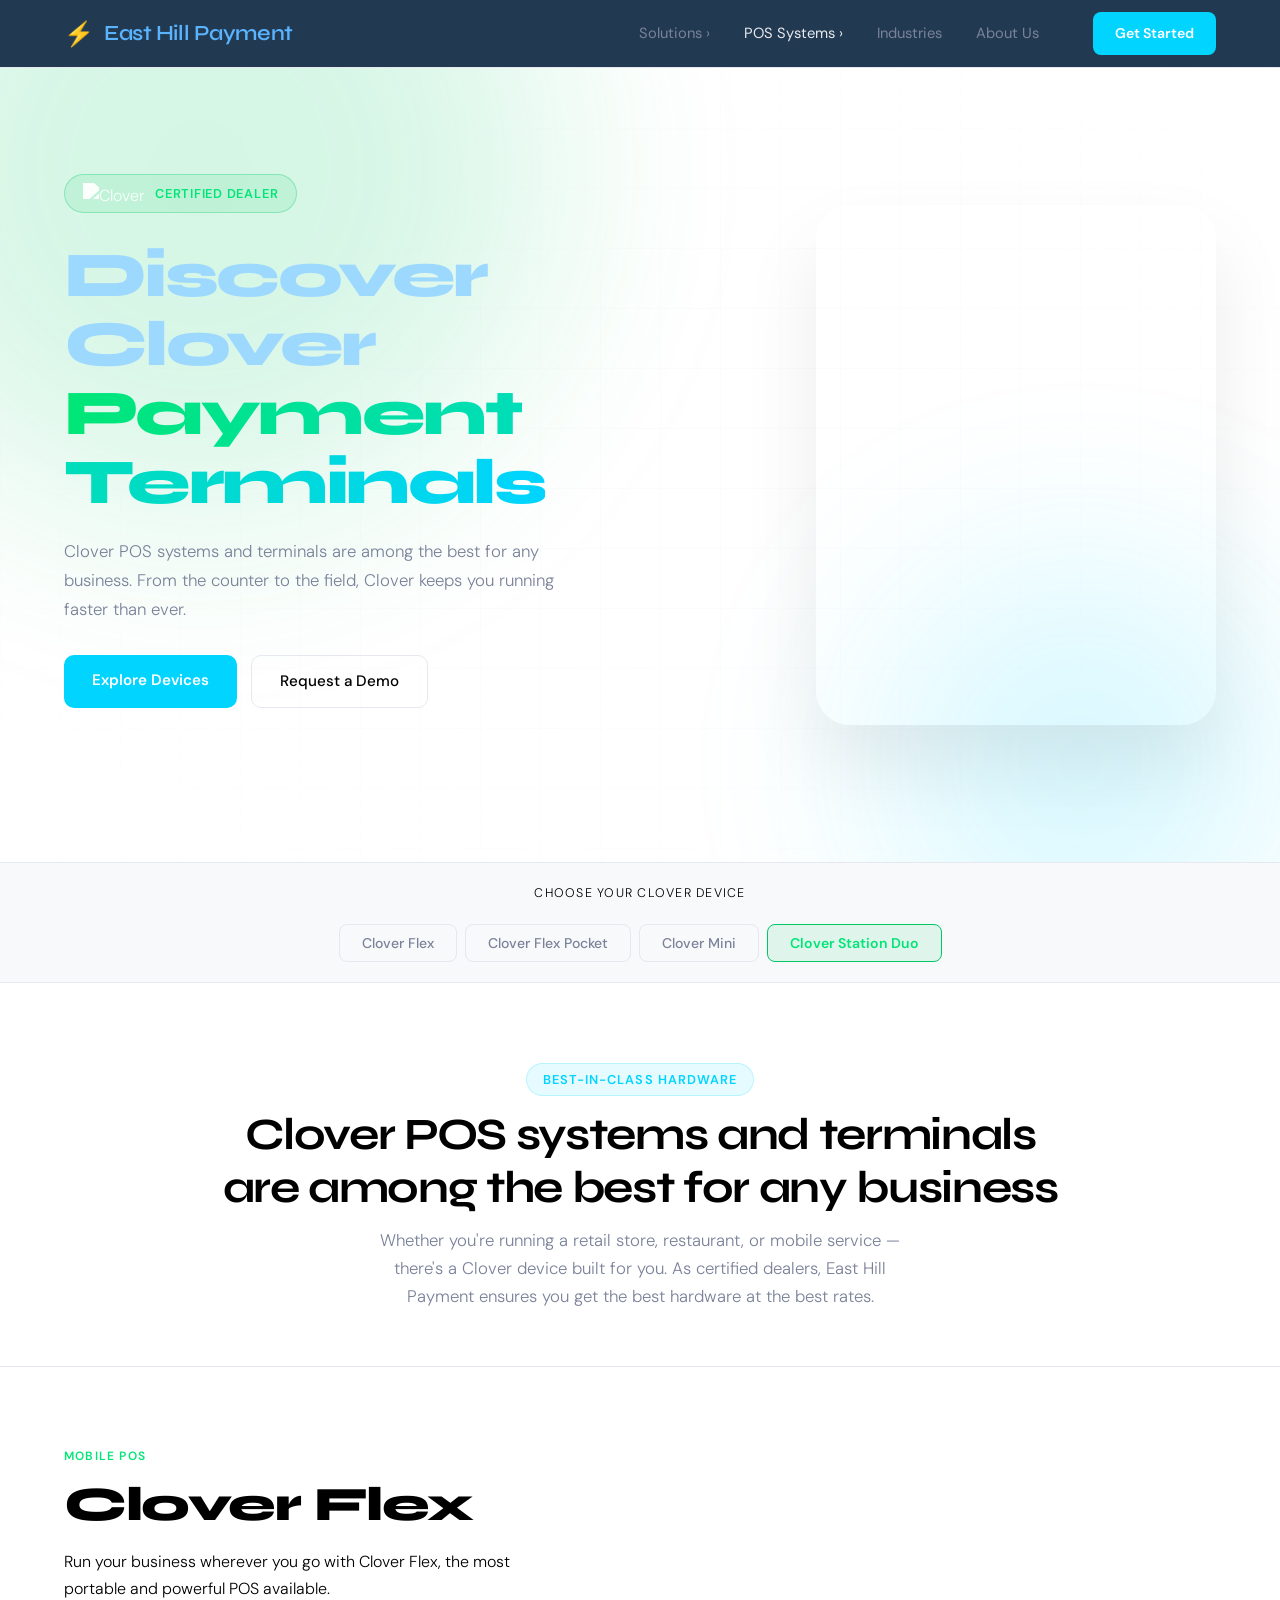
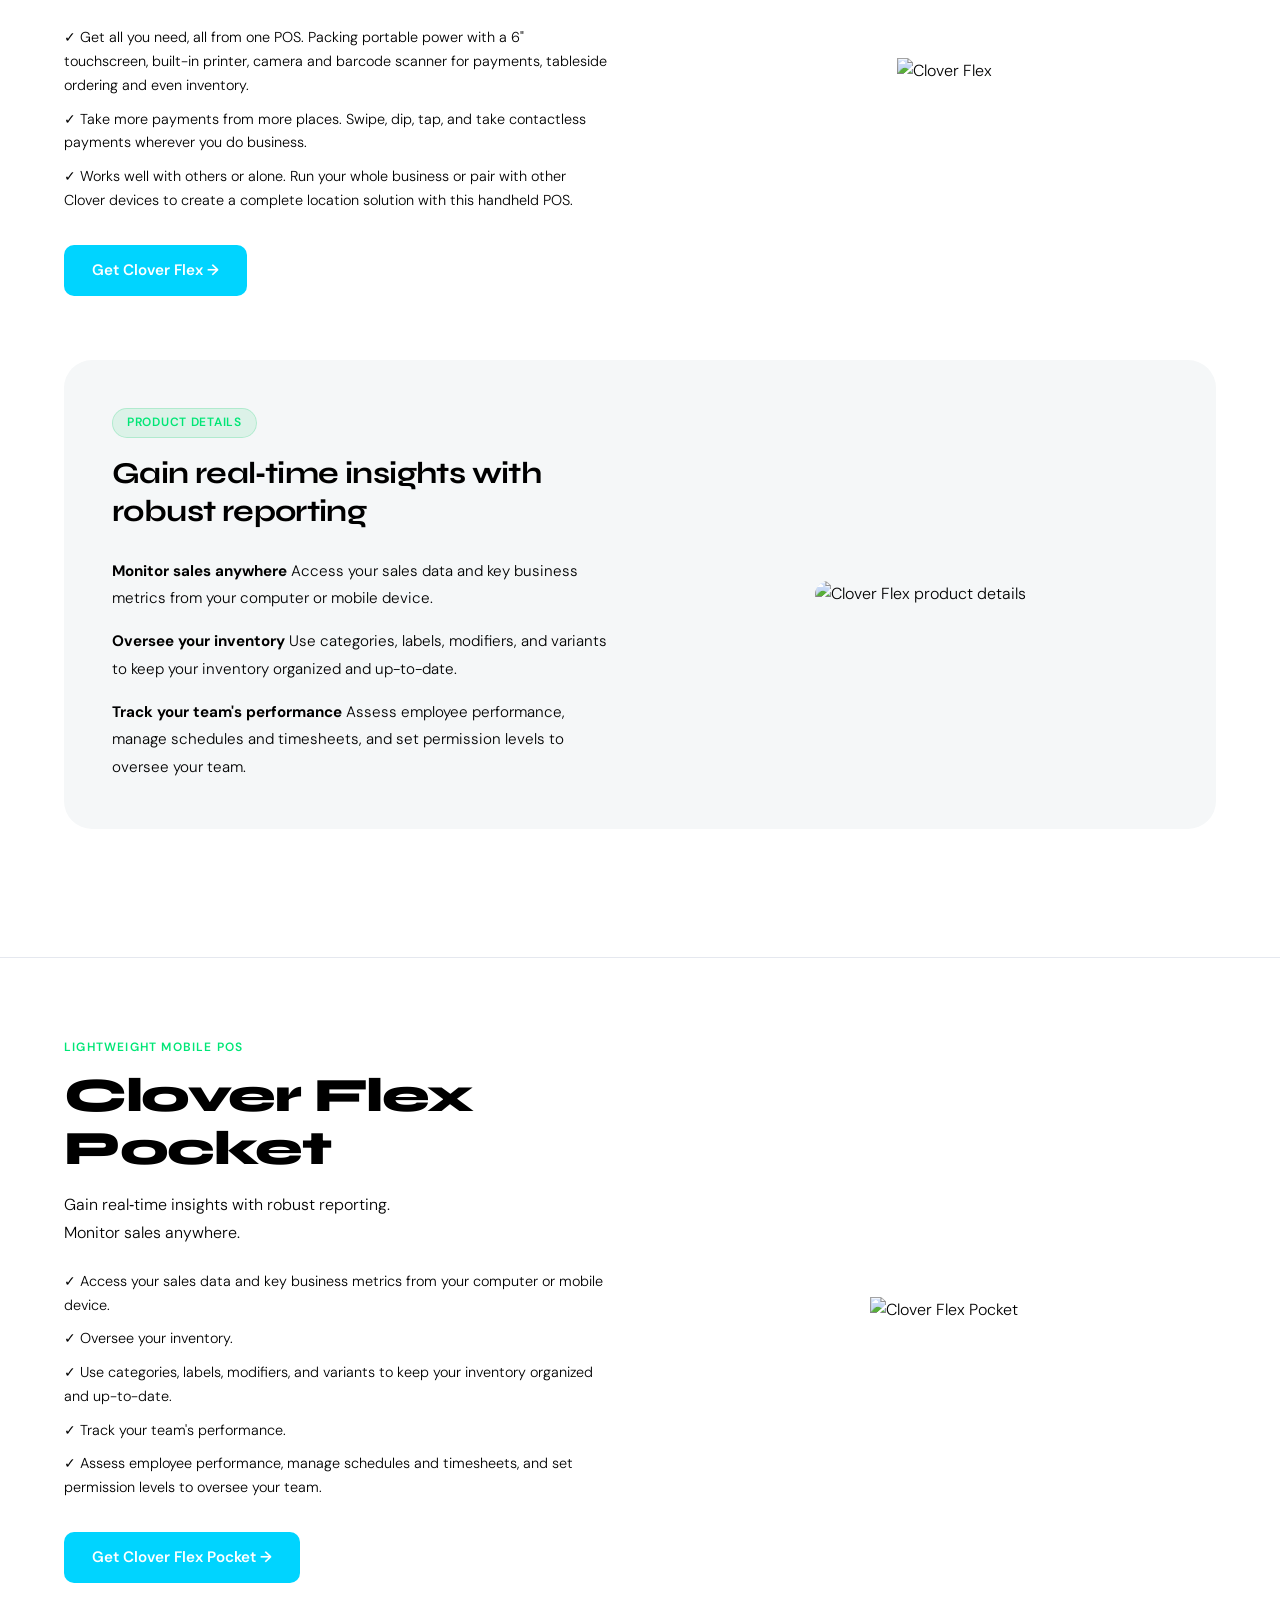
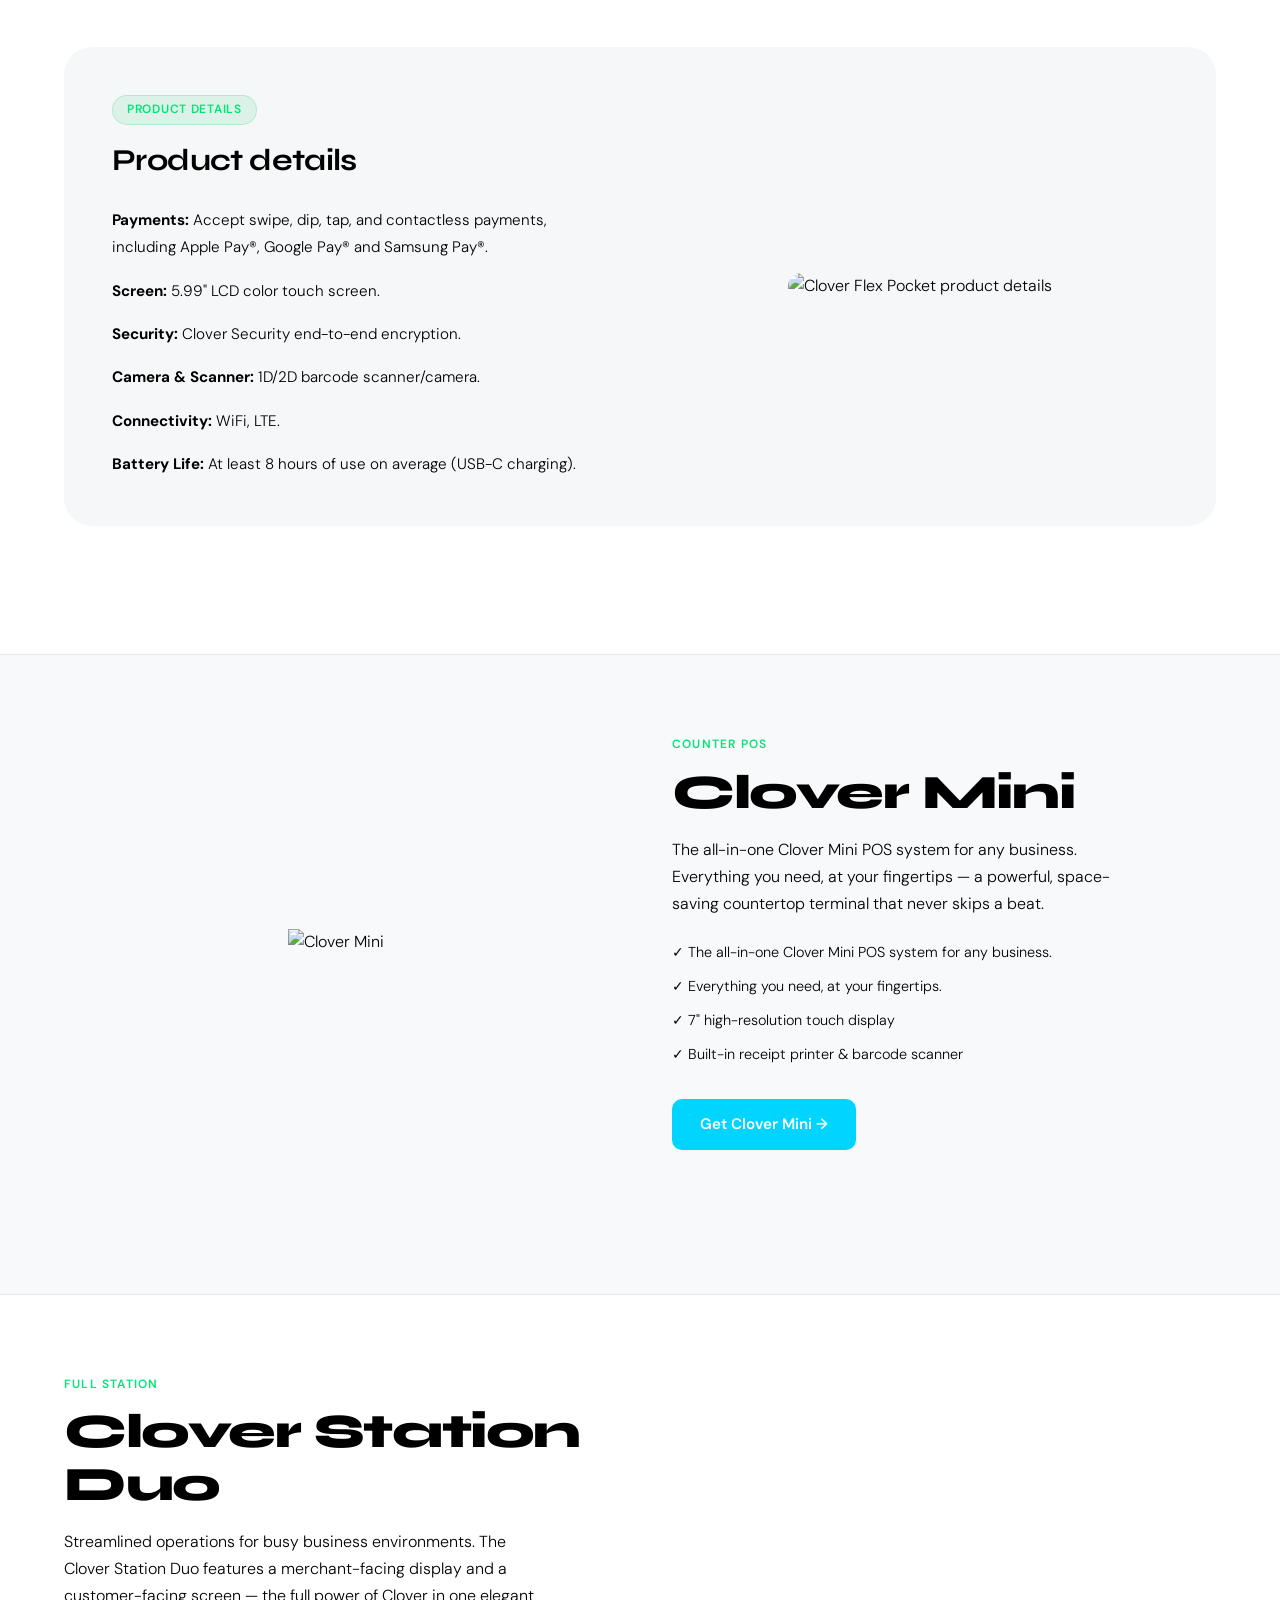
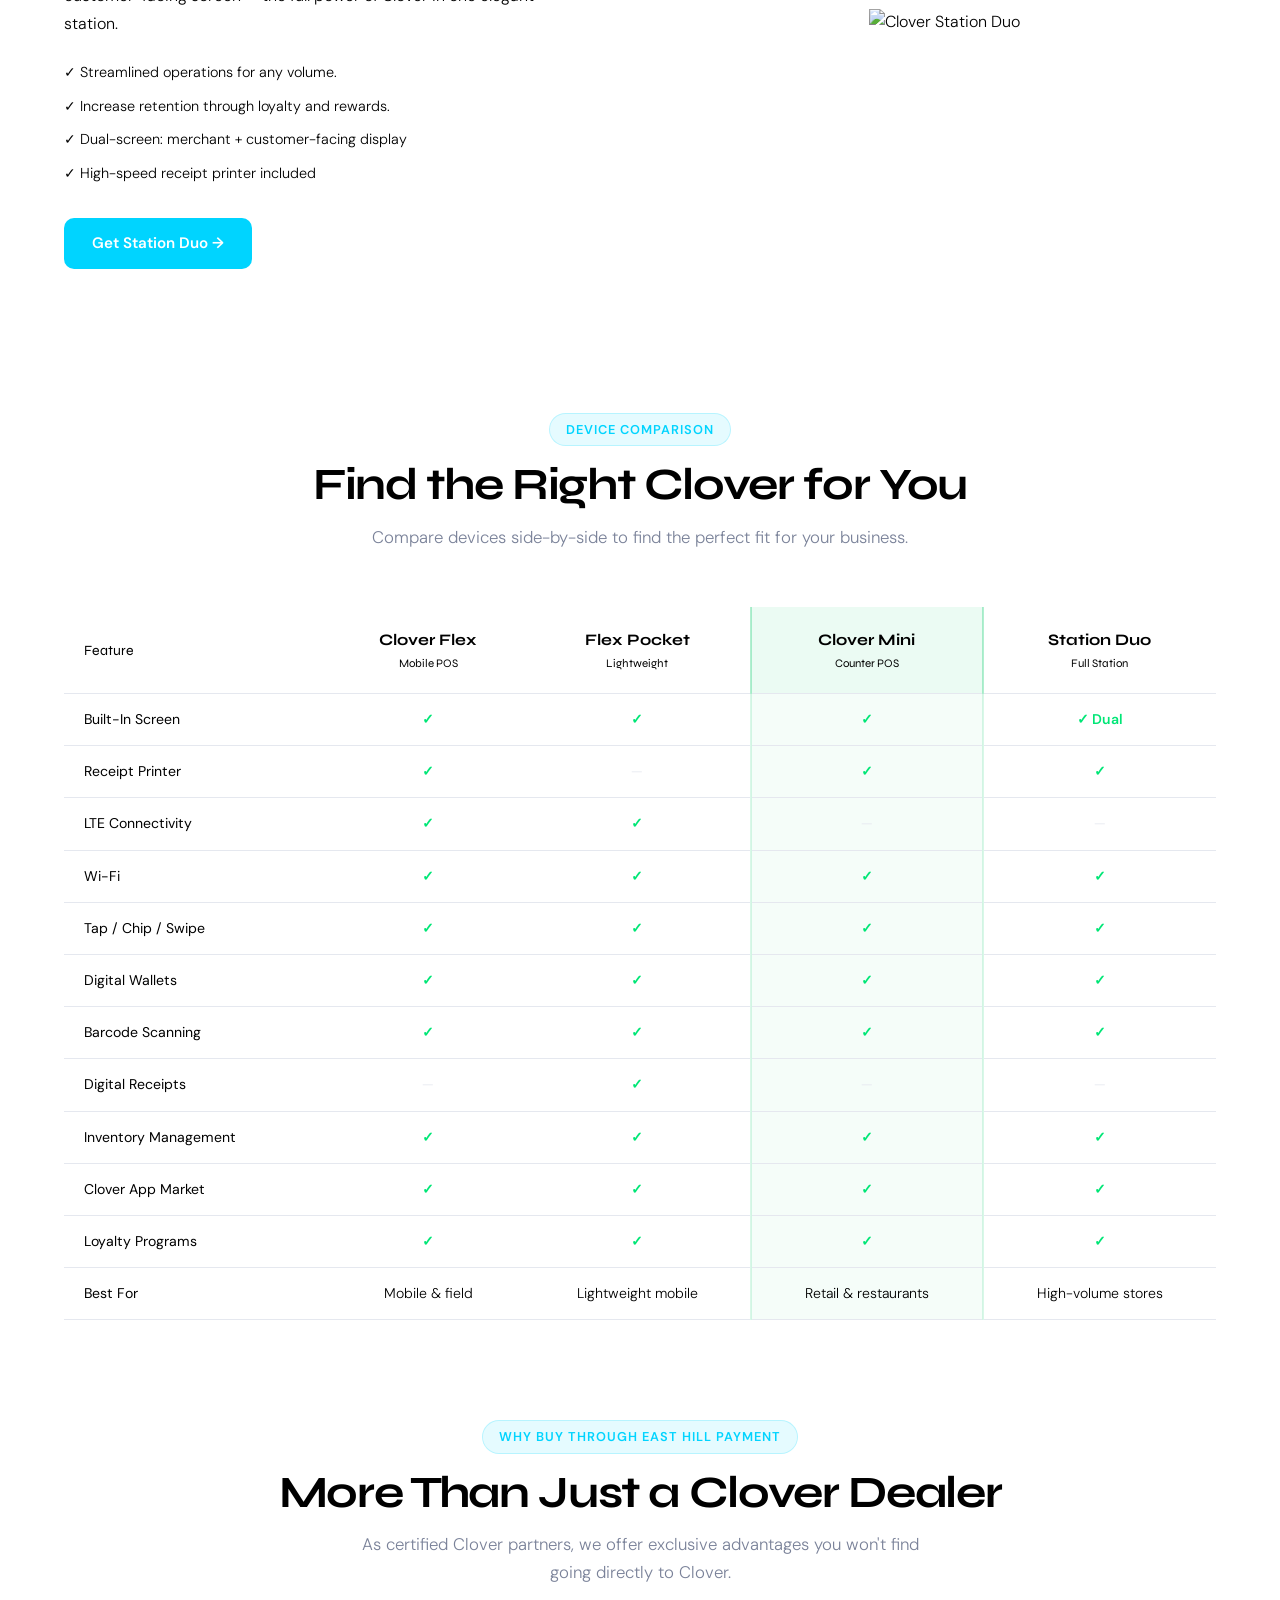
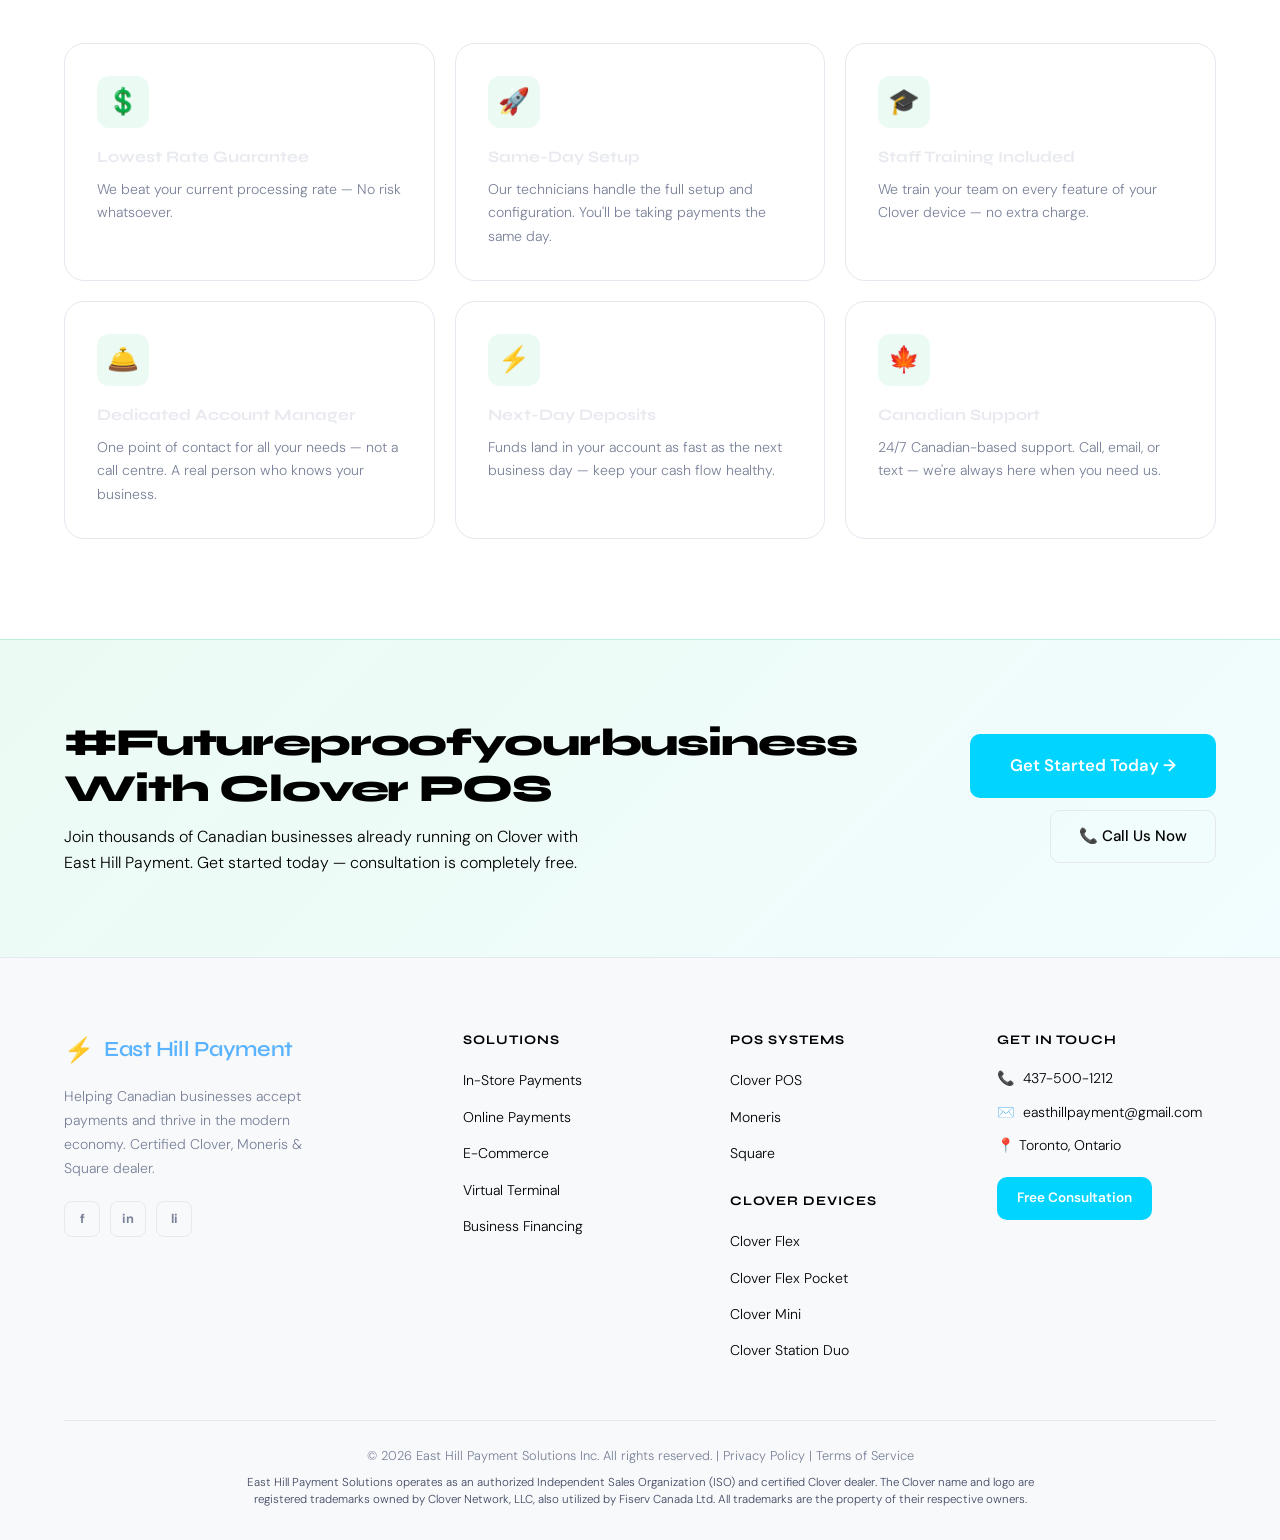
==== commit 4b2fe90d: "Update clover.html" ====
--- a/clover.html
+++ b/clover.html
@@ -12,16 +12,6 @@
 </head>
 <body>
 
-  <!-- TOP BAR -->
-  <div class="topbar">
-    <div class="topbar-inner">
-      <a href="tel:+14375001212">📞 437-500-1212</a>
-      <div class="topbar-right">
-        <a href="index.html#contact">Contact Us</a>
-      </div>
-    </div>
-  </div>
-
   <!-- NAVBAR -->
   <nav class="navbar" id="navbar">
     <div class="nav-inner">
@@ -48,9 +38,9 @@
         <li class="has-dropdown">
           <a href="#" class="nav-active">POS Systems <span class="chevron">›</span></a>
           <div class="dropdown">
-            <a href="clover.html"><span class="dd-icon">🍀</span> Clover POS</a>
-            <a href="index.html#pos"><span class="dd-icon">🍁</span> Moneris</a>
-            <a href="index.html#pos"><span class="dd-icon">⬛</span> Square</a>
+            <a href="clover.html"><img src="https://upload.wikimedia.org/wikipedia/commons/3/31/Clover_mobile_app_Logo.svg" alt="Clover" class="dd-icon" /> Clover POS</a>
+            <a href="moneris.html"><img src="https://upload.wikimedia.org/wikipedia/en/4/48/Moneris_Solutions_logo.png" alt="Moneris" class="dd-icon" /> Moneris</a>
+            <a href="square.html"><img src="https://upload.wikimedia.org/wikipedia/commons/thumb/3/3d/Square%2C_Inc._logo.svg/1280px-Square%2C_Inc._logo.svg.png" alt="Square" class="dd-icon" /> Square</a>
           </div>
         </li>
         <li><a href="index.html#industries">Industries</a></li>
@@ -537,4 +527,3 @@
   </script>
 </body>
 </html>
-     
